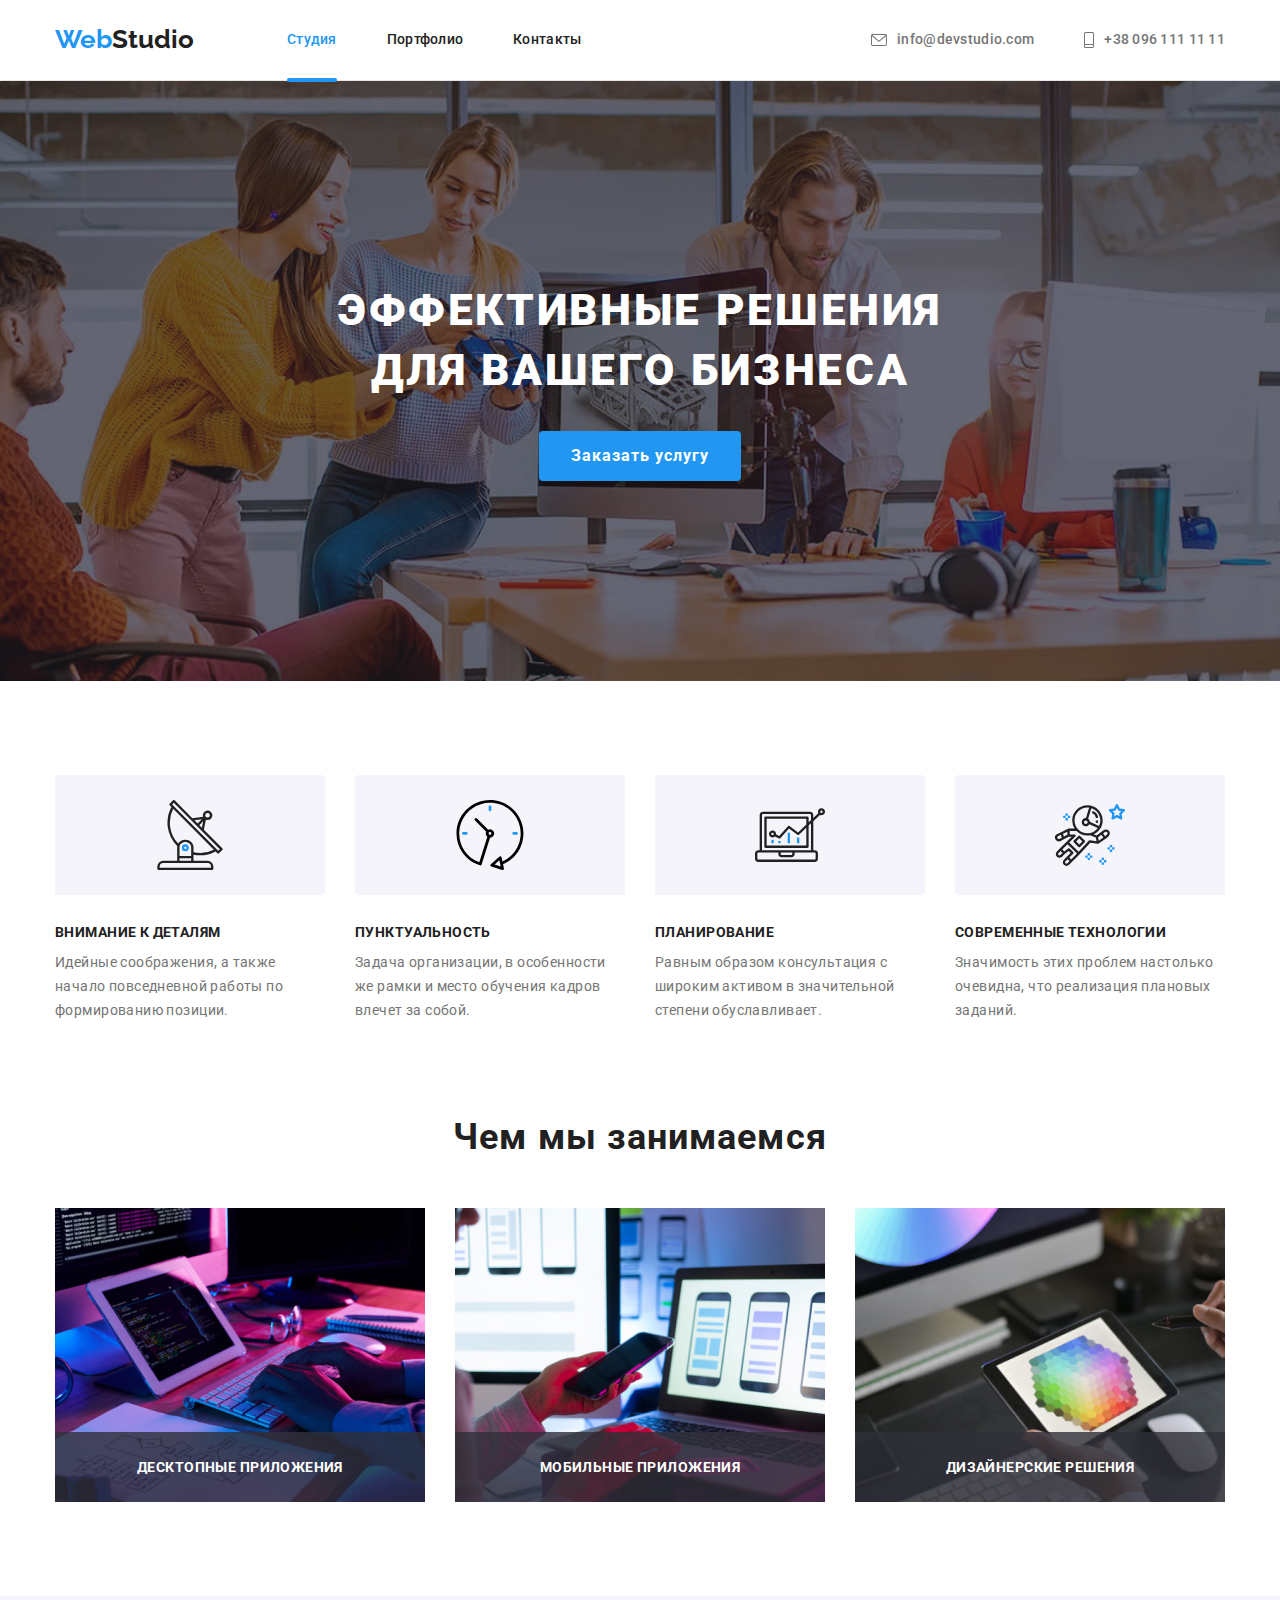
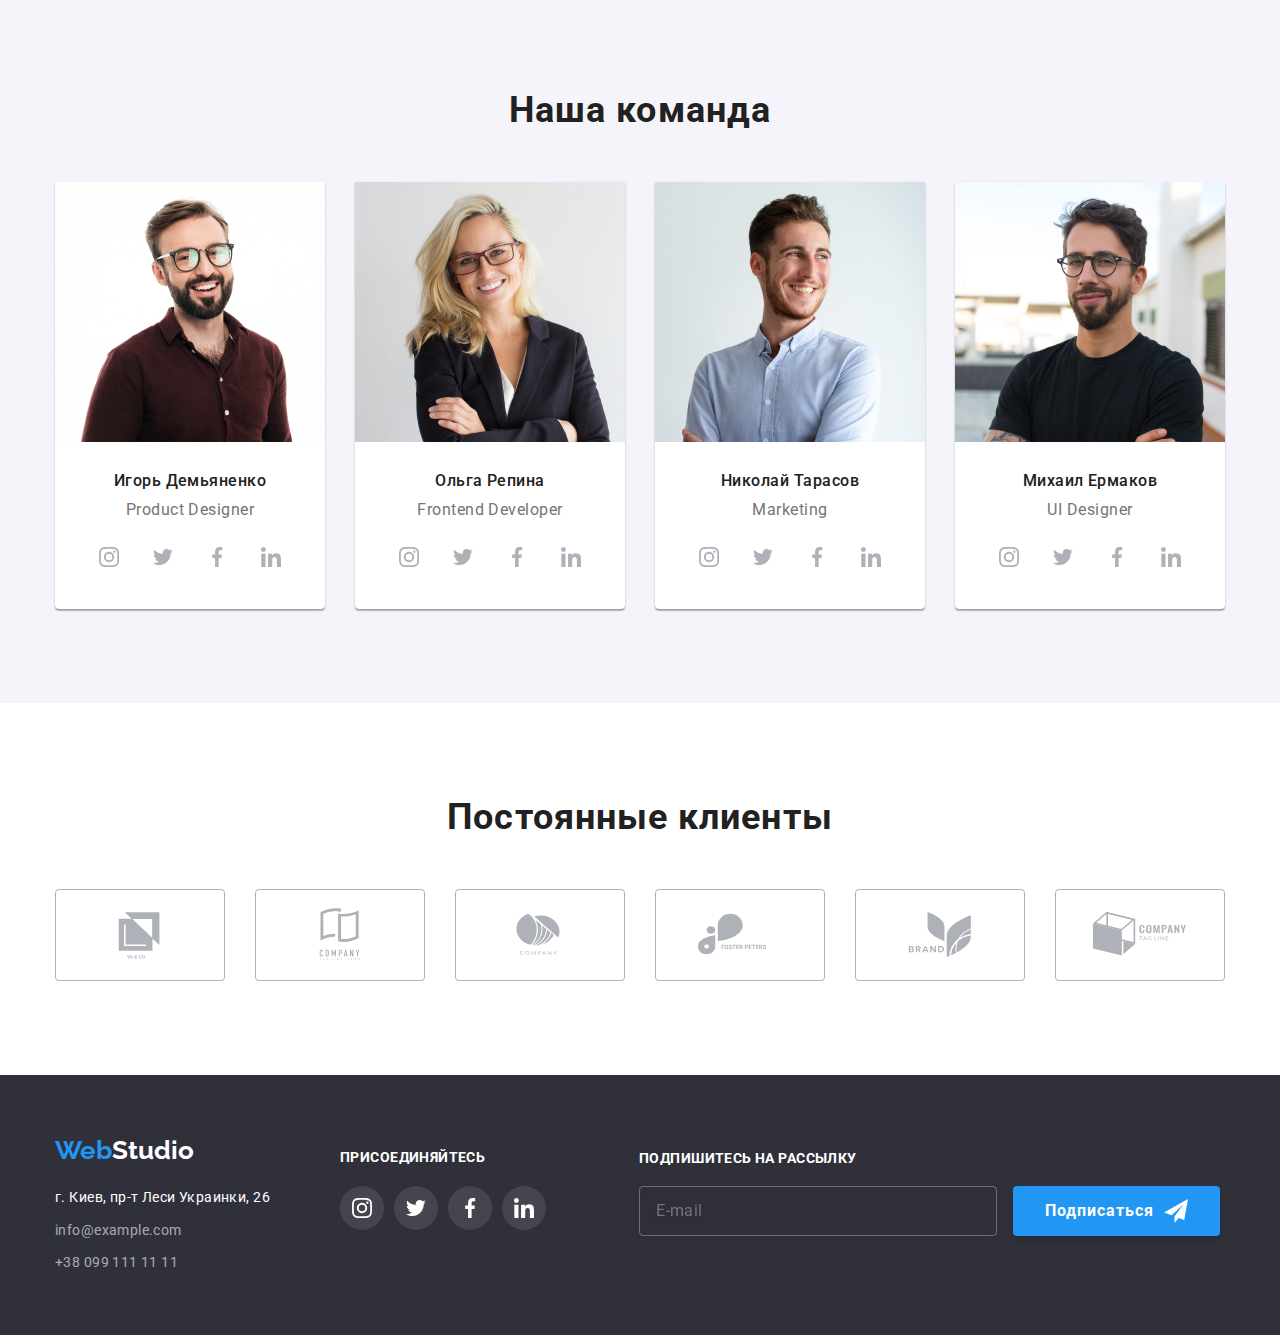
==== index.html @ 95257525 "Add files via upload" ====
<!DOCTYPE html>
<html lang="ru">
  <head>
    <meta charset="UTF-8" />
    <meta http-equiv="X-UA-Compatible" content="IE=edge" />
    <meta name="viewport" content="width=device-width, initial-scale=1.0" />
    <title>Homework</title>
    <link
      rel="stylesheet"
      href="https://cdnjs.cloudflare.com/ajax/libs/modern-normalize/1.1.0/modern-normalize.min.css"
    />
    <link rel="stylesheet" href="./css/styles.css" />
    <link
      href="https://fonts.googleapis.com/css2?family=Raleway:wght@700&family=Roboto:wght@400;500;700;900&display=swap"
      rel="stylesheet"
    />
  </head>
  <body>
    <header class="header">
      <!-- Navigation section -->
      <div class="container">
        <nav class="header-line">
          <a href="./index.html" class="logo-color"
            >Web<span class="header-logo">Studio</span></a
          >

          <ul class="site-nav list">
            <li class="item"><a class="link current" href="">Студия</a></li>
            <li class="item">
              <a class="link" href="./portfolio.html">Портфолио</a>
            </li>
            <li class="item"><a class="link" href="">Контакты</a></li>
          </ul>
        </nav>

        <!-- Contacts section -->
        <ul class="site-contacts list">
          <li class="item">
            <a href="mailto:info@devstudio.com" class="contacts-link">
              <svg class="icon-contacts" width="16" height="12">
                <use href="./images/icons.svg#icon-envelope"></use>
              </svg>
              info@devstudio.com</a
            >
          </li>
          <li class="item">
            <a href="tel:+380961111111" class="contacts-link">
              <svg class="icon-contacts-tel" width="10" height="16">
                <use href="./images/icons.svg#icon-Vector"></use>
              </svg>
              +38 096 111 11 11</a
            >
          </li>
        </ul>
      </div>
    </header>

    <!-- Main conteiner -->
    <main>
      <section class="hero">
        <div class="btn-center">
          <h1 class="hero-title">Эффективные решения для вашего бизнеса</h1>
          <button class="hero-btn" type="button" data-modal-open>
            Заказать услугу
          </button>
        </div>
      </section>

      <section class="features">
        <div class="container">
          <ul class="features list">
            <li class="features-el">
              <div class="features-icon-box">
                <svg class="features-icon">
                  <use href="./images/icons.svg#icon-antenna-1"></use>
                </svg>
              </div>
              <h3 class="title">Внимание к деталям</h3>
              <p class="text">
                Идейные соображения, а также начало повседневной работы по
                формированию позиции.
              </p>
            </li>
            <li class="features-el">
              <div class="features-icon-box">
                <svg class="features-icon">
                  <use href="./images/icons.svg#icon-clock-1"></use>
                </svg>
              </div>
              <h3 class="title">Пунктуальность</h3>
              <p class="text">
                Задача организации, в особенности же рамки и место обучения
                кадров влечет за собой.
              </p>
            </li>
            <li class="features-el">
              <div class="features-icon-box">
                <svg class="features-icon">
                  <use href="./images/icons.svg#icon-diagram-1"></use>
                </svg>
              </div>
              <h3 class="title">Планирование</h3>
              <p class="text">
                Равным образом консультация с широким активом в значительной
                степени обуславливает.
              </p>
            </li>
            <li class="features-el">
              <div class="features-icon-box">
                <svg class="features-icon">
                  <use href="./images/icons.svg#icon-astronaut-1"></use>
                </svg>
              </div>
              <h3 class="title">Современные технологии</h3>
              <p class="text">
                Значимость этих проблем настолько очевидна, что реализация
                плановых заданий.
              </p>
            </li>
          </ul>
        </div>
      </section>

      <!-- Section of our work -->
      <section class="work">
        <div class="container">
          <h2 class="title">Чем мы занимаемся</h2>
          <ul class="list">
            <li class="work-el">
              <h2 class="work-text">Десктопные приложения</h2>
              <img
                src="./images/создание_сайта1.jpg"
                alt="создание сайта"
                width="370"
                height="294"
              />
            </li>
            <li class="work-el">
              <h2 class="work-text">Мобильные приложения</h2>
              <img
                src="./images/адаптация2.jpg"
                alt="адаптация сайта"
                width="370"
                height="294"
              />
            </li>
            <li class="work-el">
              <h2 class="work-text">Дизайнерские решения</h2>
              <img
                src="./images/дизайн3.jpg"
                alt="разработка дизайна"
                width="370"
                height="294"
              />
            </li>
          </ul>
        </div>
      </section>

      <!-- Section of our team -->
      <section class="team">
        <div class="container">
          <h2 class="title">Наша команда</h2>
          <ul class="list">
            <li class="team-el">
              <img
                src="./images/Игорь.jpg"
                alt="Игорь Демьяненко"
                width="270"
                height="260"
              />
              <div class="team-element">
                <h3 class="name">Игорь Демьяненко</h3>
                <p class="profession">Product Designer</p>
                <ul class="team-social-list">
                  <li class="team-social-list-el">
                    <a
                      href="https://www.instagram.com/?hl=ru"
                      class="social-link"
                    >
                      <svg class="social-icon">
                        <use href="./images/icons.svg#icon-instagram-2"></use>
                      </svg>
                    </a>
                  </li>
                  <li class="team-social-list-el">
                    <a
                      href="https://www.twitter.com/?hl=ru"
                      class="social-link"
                    >
                      <svg class="social-icon">
                        <use href="./images/icons.svg#icon-p"></use>
                      </svg>
                    </a>
                  </li>
                  <li class="team-social-list-el">
                    <a
                      href="https://www.facebook.com/?hl=ru"
                      class="social-link"
                    >
                      <svg class="social-icon">
                        <use href="./images/icons.svg#icon-facebook-1"></use>
                      </svg>
                    </a>
                  </li>
                  <li class="team-social-list-el">
                    <a
                      href="https://www.linkedin.com/?hl=ru"
                      class="social-link"
                    >
                      <svg class="social-icon">
                        <use href="./images/icons.svg#icon-linkedin-1"></use>
                      </svg>
                    </a>
                  </li>
                </ul>
              </div>
            </li>

            <li class="team-el">
              <img
                src="./images/Ольга.jpg"
                alt="Ольга Репина"
                width="270"
                height="260"
              />
              <div class="team-element">
                <h3 class="name">Ольга Репина</h3>
                <p class="profession">Frontend Developer</p>
                <ul class="team-social-list">
                  <li class="team-social-list-el">
                    <a
                      href="https://www.instagram.com/?hl=ru"
                      class="social-link"
                    >
                      <svg class="social-icon">
                        <use href="./images/icons.svg#icon-instagram-2"></use>
                      </svg>
                    </a>
                  </li>
                  <li class="team-social-list-el">
                    <a
                      href="https://www.twitter.com/?hl=ru"
                      class="social-link"
                    >
                      <svg class="social-icon">
                        <use href="./images/icons.svg#icon-p"></use>
                      </svg>
                    </a>
                  </li>
                  <li class="team-social-list-el">
                    <a
                      href="https://www.facebook.com/?hl=ru"
                      class="social-link"
                    >
                      <svg class="social-icon">
                        <use href="./images/icons.svg#icon-facebook-1"></use>
                      </svg>
                    </a>
                  </li>
                  <li class="team-social-list-el">
                    <a
                      href="https://www.linkedin.com/?hl=ru"
                      class="social-link"
                    >
                      <svg class="social-icon">
                        <use href="./images/icons.svg#icon-linkedin-1"></use>
                      </svg>
                    </a>
                  </li>
                </ul>
              </div>
            </li>
            <li class="team-el">
              <img
                src="./images/Николай.jpg"
                alt="Николай Тарасов"
                width="270"
                height="260"
              />
              <div class="team-element">
                <h3 class="name">Николай Тарасов</h3>
                <p class="profession">Marketing</p>
                <ul class="team-social-list">
                  <li class="team-social-list-el">
                    <a
                      href="https://www.instagram.com/?hl=ru"
                      class="social-link"
                    >
                      <svg class="social-icon">
                        <use href="./images/icons.svg#icon-instagram-2"></use>
                      </svg>
                    </a>
                  </li>
                  <li class="team-social-list-el">
                    <a
                      href="https://www.twitter.com/?hl=ru"
                      class="social-link"
                    >
                      <svg class="social-icon">
                        <use href="./images/icons.svg#icon-p"></use>
                      </svg>
                    </a>
                  </li>
                  <li class="team-social-list-el">
                    <a
                      href="https://www.facebook.com/?hl=ru"
                      class="social-link"
                    >
                      <svg class="social-icon">
                        <use href="./images/icons.svg#icon-facebook-1"></use>
                      </svg>
                    </a>
                  </li>
                  <li class="team-social-list-el">
                    <a
                      href="https://www.linkedin.com/?hl=ru"
                      class="social-link"
                    >
                      <svg class="social-icon">
                        <use href="./images/icons.svg#icon-linkedin-1"></use>
                      </svg>
                    </a>
                  </li>
                </ul>
              </div>
            </li>
            <li class="team-el">
              <img
                src="./images/Михаил.jpg"
                alt="Михаил Ермаков"
                width="270"
                height="260"
              />
              <div class="team-element">
                <h3 class="name">Михаил Ермаков</h3>
                <p class="profession">UI Designer</p>
                <ul class="team-social-list">
                  <li class="team-social-list-el">
                    <a
                      href="https://www.instagram.com/?hl=ru"
                      class="social-link"
                    >
                      <svg class="social-icon">
                        <use href="./images/icons.svg#icon-instagram-2"></use>
                      </svg>
                    </a>
                  </li>
                  <li class="team-social-list-el">
                    <a
                      href="https://www.twitter.com/?hl=ru"
                      class="social-link"
                    >
                      <svg class="social-icon">
                        <use href="./images/icons.svg#icon-p"></use>
                      </svg>
                    </a>
                  </li>
                  <li class="team-social-list-el">
                    <a
                      href="https://www.facebook.com/?hl=ru"
                      class="social-link"
                    >
                      <svg class="social-icon">
                        <use href="./images/icons.svg#icon-facebook-1"></use>
                      </svg>
                    </a>
                  </li>
                  <li class="team-social-list-el">
                    <a
                      href="https://www.linkedin.com/?hl=ru"
                      class="social-link"
                    >
                      <svg class="social-icon">
                        <use href="./images/icons.svg#icon-linkedin-1"></use>
                      </svg>
                    </a>
                  </li>
                </ul>
              </div>
            </li>
          </ul>
        </div>
      </section>
      <section class="clients">
        <div class="container">
          <h2 class="clients-title">Постоянные клиенты</h2>
          <ul class="clients-list list">
            <li class="clients-el">
              <a href="" class="clients-link">
                <svg class="clients-icon">
                  <use href="./images/icons.svg#icon-Logo"></use>
                </svg>
              </a>
            </li>
            <li class="clients-el">
              <a href="" class="clients-link">
                <svg class="clients-icon">
                  <use href="./images/icons.svg#icon-Logo-1"></use>
                </svg>
              </a>
            </li>
            <li class="clients-el">
              <a href="" class="clients-link">
                <svg class="clients-icon">
                  <use href="./images/icons.svg#icon-Logo-2"></use>
                </svg>
              </a>
            </li>
            <li class="clients-el">
              <a href="" class="clients-link">
                <svg class="clients-icon">
                  <use href="./images/icons.svg#icon-Logo-3"></use>
                </svg>
              </a>
            </li>
            <li class="clients-el">
              <a href="" class="clients-link">
                <svg class="clients-icon">
                  <use href="./images/icons.svg#icon-Logo-9"></use>
                </svg>
              </a>
            </li>
            <li class="clients-el">
              <a href="" class="clients-link">
                <svg class="clients-icon">
                  <use href="./images/icons.svg#icon-Logo-10"></use>
                </svg>
              </a>
            </li>
          </ul>
        </div>
      </section>
    </main>

    <!-- Footer section -->
    <footer>
      <div class="container container-footer">
        <div>
          <a href="./index.html" class="footer-logo"
            >Web<span class="footer-logo-color">Studio</span></a
          >
          <address>
            <ul class="footer list">
              <li class="adress-el">
                <a class="adress" href="">г. Киев, пр-т Леси Украинки, 26</a>
              </li>
              <li class="adress-el">
                <a class="footer-adress" href="mailto:info@example.com"
                  >info@example.com</a
                >
              </li>
              <li class="adress-el">
                <a class="footer-adress" href="tel:+380991111111"
                  >+38 099 111 11 11</a
                >
              </li>
            </ul>
          </address>
        </div>
        <div class="footer-flex">
          <div class="footer-social-links">
            <p class="social-title">присоединяйтесь</p>
            <ul class="team-social-list list">
              <li class="team-social-list-el">
                <a
                  href="https://www.instagram.com/?hl=ru"
                  class="social-link-footer"
                >
                  <svg class="social-icon-footer">
                    <use href="./images/icons.svg#icon-instagram-2"></use>
                  </svg>
                </a>
              </li>
              <li class="team-social-list-el">
                <a
                  href="https://www.twitter.com/?hl=ru"
                  class="social-link-footer"
                >
                  <svg class="social-icon-footer">
                    <use href="./images/icons.svg#icon-p"></use>
                  </svg>
                </a>
              </li>
              <li class="team-social-list-el">
                <a
                  href="https://www.facebook.com/?hl=ru"
                  class="social-link-footer"
                >
                  <svg class="social-icon-footer">
                    <use href="./images/icons.svg#icon-facebook-1"></use>
                  </svg>
                </a>
              </li>
              <li class="team-social-list-el">
                <a
                  href="https://www.linkedin.com/?hl=ru"
                  class="social-link-footer"
                >
                  <svg class="social-icon-footer">
                    <use href="./images/icons.svg#icon-linkedin-1"></use>
                  </svg>
                </a>
              </li>
            </ul>
          </div>
          <div class="email-holder">
            <p class="title">Подпишитесь на рассылку</p>
            <form>
              <label for="email"></label>
              <input
                class="email-text"
                type="email"
                name="email"
                id="email"
                placeholder="E-mail"
              />
              <button type="submit" class="hero-btn footer-btn">
                Подписаться
                <svg class="icon-send" width="24" height="24">
                  <use href="./images/icons.svg#icon-icon-send"></use>
                </svg>
              </button>
            </form>
          </div>
        </div>
      </div>
    </footer>

    <div class="backdrop is-hidden" data-modal>
      <div class="modal-window">
        <button class="close-button" type="button" data-modal-close>
          <svg width="18" height="18">
            <use href="./images/icons.svg#icon-close-black-18dp-2-1-1"></use>
          </svg>
        </button>
        <form class="contacts-form">
          <p class="form-text">Оставьте свои данные, мы вам перезвоним</p>

          <label for="user-name" class="form-label"
            >Имя
            <span class="form-wrapper">
              <input
                class="form-input"
                type="text"
                name="user-name"
                id="user-name"
              />
              <svg class="form-icon" width="18" height="18">
                <use href="./images/icons.svg#icon-person-black-18dp-1"></use>
              </svg>
            </span>
          </label>
          <label for="user-phone" class="form-label"
            >Телефон
            <span class="form-wrapper">
              <input
                class="form-input"
                type="tel"
                name="user-phone"
                id="user-phone"
              />
              <svg class="form-icon" width="18" height="18">
                <use href="./images/icons.svg#icon-phone-black-18dp-1"></use>
              </svg>
            </span>
          </label>
          <label for="user-mail" class="form-label"
            >Почта
            <span class="form-wrapper">
              <input
                class="form-input"
                type="email"
                name="user-mail"
                id="user-mail"
              />
              <svg class="form-icon" width="18" height="18">
                <use href="./images/icons.svg#icon-email-black-18dp-1"></use>
              </svg>
            </span>
          </label>
          <label for="user-comment" class="form-label-comment"
            >Комментарий
            <textarea
              name="user-comment"
              id="user-comment"
              placeholder="Введите текст"
              class="form-comment"
            ></textarea>
          </label>

          <label class="form-checkbox">
            <span class="checkbox-icon">
              <input
                type="checkbox"
                name="user-policy"
                id="user-policy"
                class="checkbox-policy visually-hidden"
                required
              />

              <svg class="icon-check" width="16" height="15">
                <use href="./images/icons.svg#icon-Vector-3"></use>
              </svg>
            </span>
            <span class="policy-agree"
              >Соглашаюсь с рассылкой и принимаю<a
                class="policy-agree-link"
                href="/"
                >Условия договора</a
              ></span
            >
          </label>
          <button type="submit" class="send-btn">Отправить</button>
        </form>
      </div>
    </div>
    <script src="./js/modal.js"></script>
  </body>
</html>
---- css/styles.css ----
/* цвет основного текста #212121 */
/* вторичный цвет текста  #757575 */
/* белый #ffffff */
/* акцент голубой #2196F3*/
/* цвет борда с кнопкой #2F303A */
/* цвет фона команды #2F303A */

:root {
  --primary-text-color: #212121;
  --secondary-text-color: #757575;
  --white-color: #ffffff;
  --accent-color: #2196f3;
  --bord-color: #2f303a;
  --bg-color-team: #f5f4fa;
  --footer-color: rgba(255, 255, 255, 0.6);
  --footer-social: rgba(255, 255, 255, 0.1);
}

* {
  box-sizing: border-box;
}

p,
h1,
h2,
h3,
h4,
h5,
h6 {
  margin-top: 0;
  margin-bottom: 0;
}

ul {
  margin: 0;
  padding-left: 0;
}

.container {
  width: 1200px;
  padding: 0 15px;
  margin: 0 auto;
}

img {
  display: block;
}

body {
  background-color: #ffffff;
  color: var(--primary-text-color);
  font-family: Roboto, sans-serif;
}

.list {
  list-style: none;
}

/* Header */

.header {
  padding: 24px 0 25px;
  border-bottom: 1px solid #e5e5e5;
}

.header .container {
  display: flex;
  /*align-content: center;*/
  justify-content: space-between;
  align-items: center;
}

.header-logo {
  display: block;
  font-family: Raleway, sans-serif;
  font-weight: 700;
  font-size: 26px;
  line-height: 1.2;
  color: var(--primary-text-color);
}

.logo-color {
  font-family: Raleway, sans-serif;
  font-weight: 700;
  font-size: 26px;
  line-height: 1.2;
  color: var(--accent-color);
  display: flex;
  margin-right: 93px;

  animation: rotateY 3000ms infinite alternate backwards ease-in-out 1000ms;
}

.header-line {
  display: flex;
  /*width: 1170px;*/
  align-content: center;
  align-items: center;
}

.site-nav {
  display: flex;
}

.site-nav .item:not(:last-child) {
  margin-right: 50px;
}

.site-nav .link {
  font-weight: 500;
  font-size: 14px;
  line-height: 1.14;
  letter-spacing: 0.02em;
  color: var(--primary-text-color);
  display: block;
  text-decoration: none;

  transition-property: color;
  transition-duration: 250ms;
  transition-timing-function: cubic-bezier(0.4, 0, 0.2, 1);
}

.site-nav .link:hover,
.site-nav .link:focus {
  color: var(--accent-color);
}

.site-nav .link.current {
  position: relative;
  color: var(--accent-color);
}

.site-nav .link.current::after {
  content: "";
  position: absolute;
  left: 0;
  bottom: -34px;
  width: 100%;
  height: 4px;
  background-color: var(--accent-color);
  border-radius: 2px;
}

.site-contacts {
  display: flex;
  align-items: center;
}

.site-contacts .item {
  align-items: center;
}

.contacts-link {
  align-items: center;
}

.site-contacts .item:not(:last-child) {
  margin-right: 50px;
}

.site-contacts .contacts-link {
  font-weight: 500;
  font-size: 14px;
  line-height: 1.14;
  letter-spacing: 0.02em;
  color: var(--secondary-text-color);
  display: flex;
  align-content: center;

  transition-duration: 250ms;
  transition-timing-function: cubic-bezier(0.4, 0, 0.2, 1);
}

.contacts-link:hover,
.contacts-link:focus {
  color: var(--accent-color);
}

.contacts-link:hover .icon-contacts,
.contacts-link:focus .icon-contacts {
  fill: var(--accent-color);
}
.contacts-link:hover .icon-contacts-tel,
.contacts-link:focus .icon-contacts-tel {
  fill: var(--accent-color);
}

.icon-contacts {
  /*width: 16px;
  height: 12px;*/
  margin-right: 10px;
  fill: var(--secondary-text-color);
}

.icon-contacts-tel {
  /* width: 10px;
  height: 16px;*/
  margin-right: 10px;
  fill: var(--secondary-text-color);
}

.social-link:hover,
.social-link:focus,
.social-link:hover .social-icon,
.social-link:focus .social-icon {
  fill: var(--white-color);
  background-color: var(--accent-color);
}
.hero {
  background-color: var(--bord-color);
  padding: 200px 0;
  margin: 0 auto;
  max-width: 1600px;
  text-align: center;
  align-items: center;

  background-image: linear-gradient(
      to right,
      rgba(47, 48, 58, 0.4),
      rgba(47, 48, 58, 0.4)
    ),
    url(../images/Img-min.jpg);
  background-position: center;
  background-size: cover;
  background-repeat: no-repeat;
}

.hero-title {
  margin: 0 auto 30px auto;
  width: 696px;
  height: 120;
  font-weight: 900;
  font-size: 44px;
  line-height: 1.36;
  text-align: center;
  letter-spacing: 0.06em;
  text-transform: uppercase;
  color: var(--white-color);
}

/* Button */

button {
  padding: 10px 32px;
  font-family: Roboto, sans-serif;
  font-weight: bold;
  font-size: 16px;
  line-height: 1.87;
  display: block;
  align-items: center;
  text-align: center;
  letter-spacing: 0.06em;
  color: #ffffff;
  background-color: var(--accent-color);
  cursor: pointer;
  border-radius: 4px;
  box-shadow: 0px 4px 4px rgba(0, 0, 0, 0.15);
}

.button:hover,
.button:focus {
  background-color: var(--accent-color);
}

.btn-portfolio {
  color: var(--primary-text-color);
  background-color: var(--bg-color-team);
  box-shadow: none;
}

.btn-portfolio:hover,
.btn-portfolio:focus {
  background-color: var(--accent-color);
  box-shadow: 0px 4px 4px rgba(0, 0, 0, 0.15);
}

.hero-btn {
  color: var(--white-color);
  background-color: var(--accent-color);
  padding: 10px 32px;
  text-align: center;
  align-items: center;
  display: block;
  justify-content: center;
  margin-left: auto;
  margin-right: auto;
  border: none;
}

.backdrop {
  position: fixed;
  left: 0;
  top: 0;
  width: 100%;
  height: 100%;

  background: rgba(0, 0, 0, 0.2);

  /* transition-property: opacity;
  transition-duration: 250ms;
  transition-timing-function: cubic-bezier(0.4, 0, 0.2, 1);*/
  /*transform: scale3d(2, 0.5);*/
  transition: opacity 250ms cubic-bezier(0.4, 0, 0.2, 1),
    visibility 250ms cubic-bezier(0.4, 0, 0.2, 1);
}

.modal-window {
  position: absolute;
  left: 50%;
  top: 50%;
  transform: translate(-50%, -50%);
  min-height: 581px;
  width: 528px;
  background: var(--white-color);
  box-shadow: 0px 1px 3px rgba(0, 0, 0, 0.12), 0px 1px 1px rgba(0, 0, 0, 0.14),
    0px 2px 1px rgba(0, 0, 0, 0.2);
  border-radius: 4px;
  padding: 40px;

  /*transition-property: margin-right, color;
  transition-duration: 250ms;
  transition-timing-function: cubic-bezier(0.4, 0, 0.2, 1);*/
}

.close-button {
  display: flex;
  position: absolute;
  top: 8px;
  right: 8px;
  padding: 0;
  width: 30px;
  height: 30px;
  background-color: var(--white-color);
  border: 1px solid rgba(0, 0, 0, 0.1);
  box-sizing: border-box;
  border-radius: 50%;
  cursor: pointer;
  justify-content: center;
  align-items: center;
  box-shadow: none;
}

.close-button:focus,
.close-button:hover {
  fill: var(--accent-color);
}

.is-hidden {
  opacity: 0;
  pointer-events: none;
  visibility: hidden;
}

.contacts-form {
  display: flex;
  flex-direction: column;
}

.form-text {
  font-weight: bold;
  font-size: 20px;
  line-height: 1.15;
  letter-spacing: 0.03em;
  margin-bottom: 12px;
  text-align: center;

  color: var(--primary-text-color);
}

.form-label {
  margin-bottom: 10px;
  /*margin-top: 12px;
  margin-left: 40px;*/

  font-weight: 400;
  font-size: 12px;
  line-height: 1.16;
  letter-spacing: 0.01em;

  color: var(--secondary-text-color);
}

.form-wrapper {
  position: relative;
  display: block;
  margin-top: 4px;
}

.form-input {
  padding-left: 40px;

  width: 100%;
  height: 40px;
  border: 1px solid rgba(33, 33, 33, 0.2);
  box-sizing: border-box;
  border-radius: 4px;
}

.form-input:focus {
  outline: none;
  border: 1px solid var(--accent-color);
}

.form-icon {
  position: absolute;
  left: 12px;
  top: 50%;
  transform: translateY(-50%);
  transition-duration: 250ms;
  transition-timing-function: cubic-bezier(0.4, 0, 0.2, 1);
}

.form-input:focus + .form-icon {
  fill: var(--accent-color);
}

.form-label-comment {
  margin-bottom: 20px;
  font-size: 12px;
  line-height: 1.17;
  letter-spacing: 0.01em;
  color: var(--secondary-text-color);
}

.form-comment {
  font-family: "Roboto" sans-serif;
  font-style: normal;
  height: 120px;
  width: 100%;
  line-height: 1.16;
  letter-spacing: 0.01em;
  padding: 12px 16px;
  margin-top: 4px;
  border: 1px solid rgba(33, 33, 33, 0.2);
  box-sizing: border-box;
  border-radius: 4px;
  transition-property: border-color;
  transition-duration: 250ms;
  transition-timing-function: cubic-bezier(0.4, 0, 0.2, 1);
  resize: none;
}

.form-comment:focus {
  outline: none;
  border: 1px solid var(--accent-color);
}

.form-comment::placeholder {
  font-style: normal;
  font-weight: 400;
  font-size: 14px;
  line-height: 1.14;
  letter-spacing: 0.01em;

  color: rgba(117, 117, 117, 0.5);
}

.form-checkbox {
  /* position: relative;*/
  display: flex;
  margin-bottom: 30px;
  text-align: center;
  align-items: center;
  cursor: pointer;
  justify-content: center;
}
.checkbox-icon {
  position: relative;
  display: flex;
  justify-content: center;
  align-items: center;

  width: 16px;
  height: 15px;
  border-radius: 2px;
  margin-right: 7px;
  transition-property: background-color;
  transition-duration: 250ms;
  transition-timing-function: cubic-bezier(0.4, 0, 0.2, 1);
}
.icon-check {
  position: absolute;
  position: 50% 50%;
  border: 2px solid var(--primary-text-color);
  border-radius: 2px;
  margin-right: 5px;
  display: flex;
  align-items: center;
  justify-content: center;

  transition-property: background-color;
  transition-duration: 250ms;
  transition-timing-function: cubic-bezier(0.4, 0, 0.2, 1);
}

.policy-agree {
  font-weight: 400;
  font-size: 14px;
  line-height: 1.71;
  letter-spacing: 0.03em;

  color: var(--secondary-text-color);
}

.policy-agree-link {
  font-weight: 400;
  font-size: 14px;
  line-height: 1.71;
  letter-spacing: 0.03em;
  margin-left: 5px;

  color: var(--accent-color);
}

.checkbox-policy:checked ~ .icon-check {
  border: transparent;
  background-color: var(--accent-color);
}

.visually-hidden {
  position: absolute;
  width: 1px;
  height: 1px;
  margin: -1px;
  border: 0;
  padding: 0;
  white-space: nowrap;
  clip-path: inset(100%);
  clip: rect(0 0 0 0);
  overflow: hidden;
}

.send-btn {
  font-family: "Roboto", sans-serif;
  font-weight: 700;
  font-size: 16px;
  line-height: 1.87;
  letter-spacing: 0.06em;
  border-radius: 4px;
  padding: 10px 55px;
  background-color: var(--accent-color);
  border: 0;
  cursor: pointer;
  color: var(--white-color);
  align-items: center;
  box-shadow: 0px 4px 4px rgba(0, 0, 0, 0.15);
  transition-property: background-color;
  transition-duration: 250ms;
  transition-timing-function: cubic-bezier(0.4, 0, 0.2, 1);
  margin: auto;
}

.send-btn:hover,
.send-btn:focus {
  background-color: #188ce8;
}

/*Features*/

.features {
  padding-top: 94px;
  padding-bottom: 94px;
  outline-style: solid 2px green;
}

.features .list {
  display: flex;
  padding-bottom: 0px;
  padding-top: 0px;
}

.features .features-el:not(:last-child) {
  margin-right: 30px;
}
.features-icon-box {
  border-radius: 4px;
  display: flex;
  justify-content: center;
  align-items: center;
  width: 270px;
  height: 120px;
  margin-bottom: 30px;
  background-color: #f5f4fa;
}
.features-icon {
  width: 70px;
  height: 70px;
}
.features .title {
  margin-top: 0;
  margin-bottom: 10px;
  font-weight: 700;
  font-size: 14px;
  line-height: 1.14;
  letter-spacing: 0.03em;
  color: var(--primary-text-color);
  text-transform: uppercase;
}

.features .text {
  font-weight: normal;
  width: 270px;
  font-size: 14px;
  line-height: 1.71em;
  letter-spacing: 0.03em;
  color: var(--secondary-text-color);
  margin-top: 0;
  margin-bottom: 0;
}

/*Our work*/
.work {
  padding-bottom: 94px;
}

.work .list {
  display: flex;
}

.work-el {
  align-items: center;
  position: relative;
}

.work .title {
  font-weight: 700;
  font-size: 36px;
  line-height: 1.16em;
  text-align: center;
  letter-spacing: 0.03em;
  color: var(--primary-text-color);
  margin-bottom: 50px;
}

.work .work-el:not(:last-child) {
  margin-right: 30px;
}

.work-el .work-text {
  position: absolute;
  display: flex;
  font-weight: 700;
  font-size: 14px;
  line-height: 1.143;
  letter-spacing: 0.03em;
  text-transform: uppercase;

  width: 100%;
  height: 70px;
  bottom: 0;
  left: 0;
  justify-content: center;
  align-items: center;

  color: var(--white-color);
  background: rgba(47, 48, 58, 0.8);
}

/* Our team*/
.team {
  background-color: var(--bg-color-team);
  padding-top: 94px;
  padding-bottom: 94px;
}

.team .list {
  display: flex;
}

.team .title {
  font-weight: 700;
  font-size: 36px;
  line-height: 1.16;
  text-align: center;
  letter-spacing: 0.03em;
  color: var(--primary-text-color);
  margin-bottom: 50px;
}

.team .team-el:not(:last-child) {
  margin-right: 30px;
}

.team-el {
  /* display: inline-block;*/

  background-color: var(--white-color);
  width: 270px;
  min-height: 368px;
  box-shadow: 0px 1px 3px rgba(0, 0, 0, 0.12), 0px 1px 1px rgba(0, 0, 0, 0.14),
    0px 2px 1px rgba(0, 0, 0, 0.2);
  border-radius: 0px 0px 4px 4px;
}

.team-container {
  margin: 30px 59px;
}

.team .name {
  font-weight: 500;
  font-size: 16px;
  line-height: 1.18;
  letter-spacing: 0.03em;
  text-align: center;
  color: var(--primary-text-color);
  margin-top: 30px;
  margin-bottom: 10px;
}

.team .profession {
  font-weight: 400;
  font-weight: normal;
  font-size: 16px;
  line-height: 1.18;
  letter-spacing: 0.03em;
  text-align: center;
  color: var(--secondary-text-color);
  margin-bottom: 15px;
}
.team-social-list {
  display: flex;
  align-items: center;
  justify-content: center;
  list-style: none;
}

.team .list {
  list-style: none;
}

.social-link {
  display: flex;
  margin-bottom: 30px;
  width: 44px;
  height: 44px;
  background-color: var(--white-color);
  text-decoration: none;
  border-radius: 50%;
  justify-content: center;
  align-items: center;

  transition-property: background-color;
  transition-duration: 250ms;
  transition-timing-function: cubic-bezier(0.4, 0, 0.2, 1);
}

.team-social-list-el:not(:last-child) {
  margin-right: 10px;
}

.social-icon {
  width: 20px;
  height: 20px;
  fill: #afb1b8;

  transition-property: color;
  transition-duration: 250ms;
  transition-timing-function: cubic-bezier(0.4, 0, 0.2, 1);
}

.social-link:hover,
.social-link:focus,
.social-link:hover .social-icon,
.social-link:focus .social-icon {
  /* fill: var(--white-color);*/
  background-color: var(--accent-color);
}

.social-link:hover,
.social-link:focus {
  fill: var(--white-color);
}

/*Clients*/
.clients {
  padding-top: 94px;
  padding-bottom: 94px;
}

.clients-list {
  list-style: none;
  text-decoration: none;
  display: flex;
  flex-wrap: wrap;
  margin-top: -30px;
  margin-left: -30px;
}

.clients-list .clients-el {
  display: flex;
  flex-basis: calc((100% - 180px) / 6);
  margin-top: 30px;
  margin-left: 30px;
}

.clients-el {
  display: inline-block;
  margin-left: 20px;
  /*margin-bottom: 95px;*/
}
.clients-link {
  display: flex;
  justify-content: center;
  align-items: center;
  width: 170px;
  height: 92px;
  border: 1px solid #afb1b8;
  border-radius: 4px;

  transition-duration: 250ms;
  transition-timing-function: cubic-bezier(0.4, 0, 0.2, 1);
}

.clients-link:focus,
.clients-link:hover {
  border: 1px solid var(--accent-color);
  background-color: var(--white-color);
}

.clients-link:focus .clients-icon,
.clients-link:hover .clients-icon {
  fill: var(--accent-color);
}

.clients-icon {
  fill: #afb1b8;
  width: 106px;
  height: 60px;
}

.clients-title {
  font-weight: 700;
  font-size: 36px;
  line-height: 1.16em;
  text-align: center;
  letter-spacing: 0.03em;
  color: var(--primary-text-color);
  margin-bottom: 50px;
}

/* Footer */
footer {
  padding-top: 60px;
  padding-bottom: 60px;
  background-color: var(--bord-color);
}

.container-footer {
  display: flex;
  align-items: center;
}

.footer-logo {
  font-family: Raleway, sans-serif;
  font-weight: 700;
  font-size: 26px;
  line-height: 1.2;
  color: var(--accent-color);
  display: inline-block;
  margin-top: 0;
  padding-top: auto;
  margin-bottom: 20px;
  padding-right: auto;
}

.footer-logo-color {
  font-weight: bold;
  color: var(--white-color);
}

.footer .list {
  margin: 0px;
}

.adress {
  font-style: normal;
  font-weight: normal;
  font-size: 14px;
  line-height: 1.7;
  letter-spacing: 0.03em;
  color: var(--white-color);
  display: block;
  margin: 0;
}

.adress-el:not(:last-child) {
  margin: 0 0 9px;
}

.footer-adress {
  display: block;

  font-style: normal;
  font-weight: 400;
  font-size: 14px;
  line-height: 1.7em;
  letter-spacing: 0.03em;
  color: var(--footer-color);
  text-decoration: none;

  margin: 0;
}

.footer .footer-adress:focus,
.footer .footer-adress:hover {
  color: var(--accent-color);
}

.footer-flex {
  display: flex;
}

.footer-social-links {
  margin-left: 70px;
  margin-right: 93px;
}

.footer-social-links .team-social-list {
  display: flex;
}
.social-title {
  font-weight: 700;
  font-size: 14px;
  line-height: 1.14;
  letter-spacing: 0.03em;
  text-transform: uppercase;
  color: var(--white-color);
  margin-bottom: 20px;
  margin-top: auto;
}

.social-link-footer {
  display: flex;
  margin-bottom: 30px;
  width: 44px;
  height: 44px;
  background-color: var(--footer-social);
  text-decoration: none;
  border-radius: 50%;
  justify-content: center;
  align-items: center;

  transition-duration: 250ms;
  transition-timing-function: cubic-bezier(0.4, 0, 0.2, 1);
}

.social-icon-footer {
  width: 20px;
  height: 20px;
}

.social-link-footer:focus,
.team-social-list-el:hover .social-link-footer,
.team-social-list-el:focus .social-link-footer {
  background-color: var(--accent-color);
}
.social-link-footer .social-icon-footer {
  fill: var(--white-color);
}

.email-holder .title {
  font-weight: bold;
  font-size: 14px;
  line-height: 1.143;
  letter-spacing: 0.03em;
  text-transform: uppercase;
  margin-bottom: 20px;

  color: var(--white-color);
}

.email-text {
  width: 358px;
  height: 50px;
  padding: 15px 16px;
  margin-right: 12px;
  font-weight: normal;
  font-size: 16px;
  line-height: 1.25;
  letter-spacing: 0.03em;
  border: 1px solid rgba(255, 255, 255, 0.3);
  box-sizing: border-box;
  filter: drop-shadow(0px 4px 4px rgba(0, 0, 0, 0.15));
  border-radius: 4px;
  background-color: transparent;

  color: var(--white-color);
  transition-duration: 250ms;
  transition-timing-function: cubic-bezier(0.4, 0, 0.2, 1);
}

.email-text:focus {
  outline: none;
  border: 1px solid var(--accent-color);
}

.icon-send {
  margin-left: 10px;
  fill: var(--white-color);
}

.footer-btn {
  display: inline-flex;
  align-items: center;
}

/* Portfolio CSS */

.portfolio {
  padding: 94px 0;
}

.buttons-list {
  display: flex;
  justify-content: center;
  margin-bottom: 50px;
}

.btn:hover,
.btn:focus {
  box-shadow: 0px 4px 4px rgba(0, 0, 0, 0.25), 0px 3px 1px rgba(0, 0, 0, 0.01),
    0px 1px 2px rgba(0, 0, 0, 0.08), 0px 2px 2px rgba(0, 0, 0, 0.12);
}

.main-container {
  padding-top: 94px;
  padding-bottom: 94px;
}

.buttons-list .btn:not(:last-child) {
  margin-right: 8px;
}

.btn-portfolio {
  font-weight: 500;
  padding: 6px 22px;
  border: 0px;

  transition-duration: 250ms;
  transition-timing-function: cubic-bezier(0.4, 0, 0.2, 1);
}

.btn-portfolio:hover,
.btn-portfolio:focus {
  color: var(--white-color);
}

.card-set {
  margin-left: auto;
  margin-right: auto;
  display: flex;
  flex-wrap: wrap;
}

.card-item {
  margin-right: 30px;
  margin-bottom: 30px;
  width: 370px;

  transition-duration: 250ms;
  transition-timing-function: cubic-bezier(0.4, 0, 0.2, 1);
}

.card-item:focus,
.card-item:hover {
  box-shadow: 0px 1px 1px rgba(0, 0, 0, 0.12), 0px 4px 4px rgba(0, 0, 0, 0.06),
    1px 4px 6px rgba(0, 0, 0, 0.16);
}

.cards-wrapper {
  position: relative;
  overflow: hidden;
}

.cards-description {
  display: flex;
  position: absolute;
  font-weight: 400;
  width: 100%;
  height: 100%;
  font-size: 18px;
  line-height: 1.55;
  letter-spacing: 0.03em;

  padding: 63px 24px;
  top: 0;
  left: 0;
  overflow: auto;

  transform: translateY(100%);
  transition-duration: 250ms;
  transition-timing-function: cubic-bezier(0.4, 0, 0.2, 1);

  color: rgba(255, 255, 255, 1);
  background-color: rgba(33, 150, 243, 0.9);
}

.card-item:hover .cards-description,
.card-item:focus .cards-description {
  transform: translateY(0);
}

.card-set-el {
  padding: 20px 24px;
  border: 1px solid #eeeeee;
  border-top: 0;
}

.card-item:nth-child(3n) {
  margin-right: 0;
}

.card-item:nth-last-child(-n + 3) {
  margin-bottom: 0;
}

.item-work {
  margin-top: 0;
  margin-bottom: 0;

  font-weight: 700;
  font-size: 18px;
  line-height: 2;
  letter-spacing: 0.06em;
  color: var(--primary-text-color);
}

.text-work {
  margin-top: 4px;
  margin-bottom: 0;

  font-weight: 400;
  font-size: 16px;
  line-height: 1.87em;
  letter-spacing: 0.03em;
  color: var(--secondary-text-color);
}

a {
  text-decoration: none;
}

/* Анимация для логотипа*/
@keyframes rotateY {
  0% {
    transform: perspective(400px) rotateY(60deg);
  }

  100% {
    transform: perspective(400px) rotateY(-60deg);
  }
}
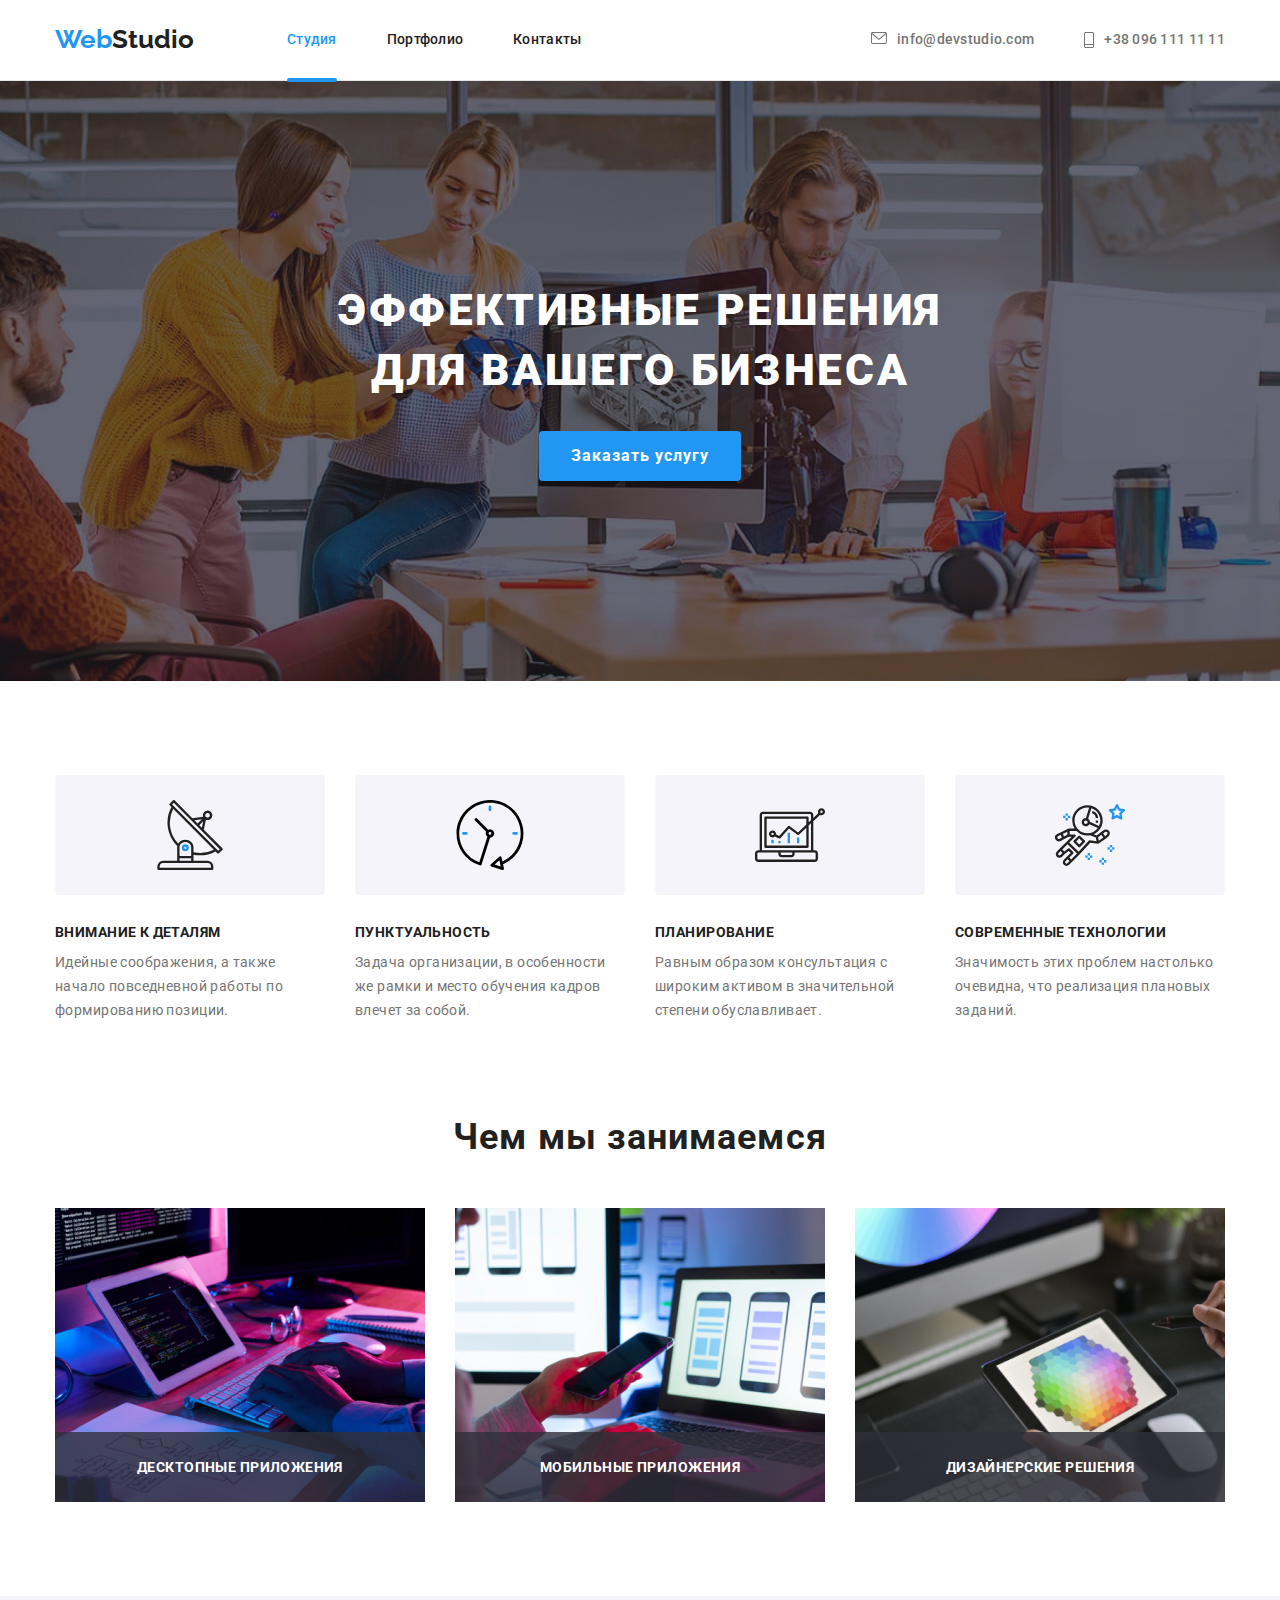
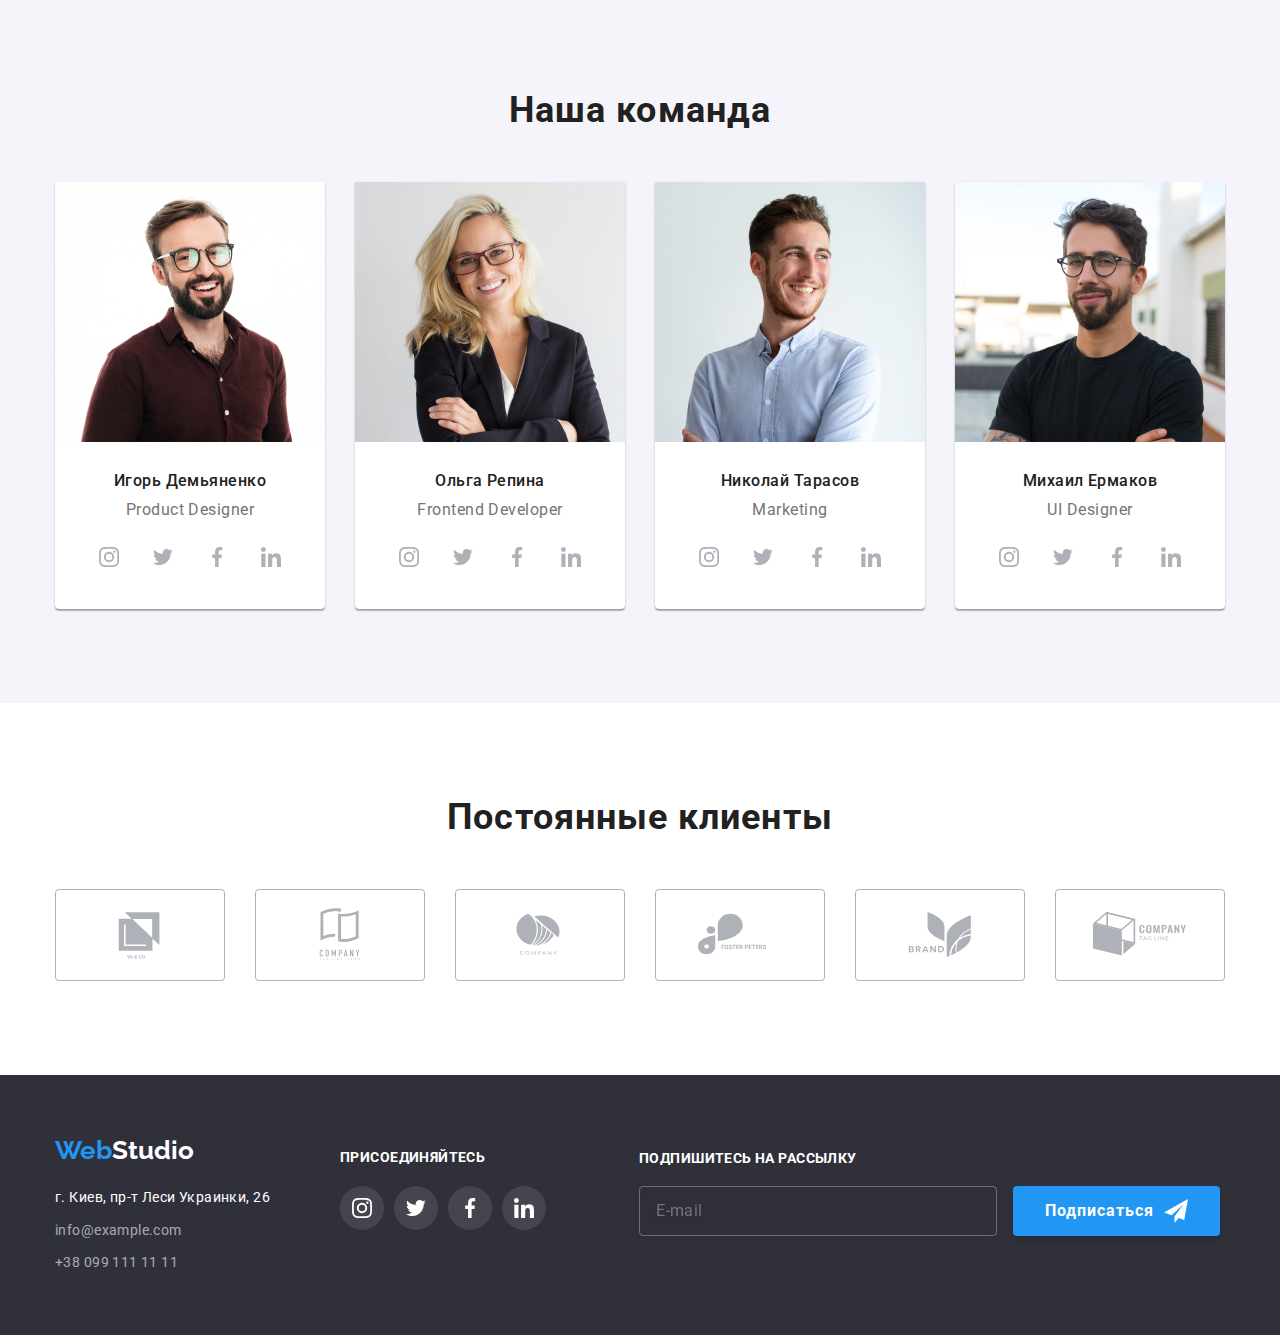
==== commit ac08273f: "Update index.html" ====
--- a/index.html
+++ b/index.html
@@ -25,27 +25,31 @@
           >
 
           <ul class="site-nav list">
-            <li class="item"><a class="link current" href="">Студия</a></li>
-            <li class="item">
-              <a class="link" href="./portfolio.html">Портфолио</a>
-            </li>
-            <li class="item"><a class="link" href="">Контакты</a></li>
+            <li class="site-nav__item">
+              <a class="site-nav__link current" href="">Студия</a>
+            </li>
+            <li class="site-nav__item">
+              <a class="site-nav__link" href="./portfolio.html">Портфолио</a>
+            </li>
+            <li class="site-nav__item">
+              <a class="site-nav__link" href="">Контакты</a>
+            </li>
           </ul>
         </nav>
 
         <!-- Contacts section -->
-        <ul class="site-contacts list">
-          <li class="item">
-            <a href="mailto:info@devstudio.com" class="contacts-link">
-              <svg class="icon-contacts" width="16" height="12">
+        <ul class="contacts list">
+          <li class="contacts__item">
+            <a href="mailto:info@devstudio.com" class="contacts__link">
+              <svg class="contacts__icon" width="16" height="12">
                 <use href="./images/icons.svg#icon-envelope"></use>
               </svg>
               info@devstudio.com</a
             >
           </li>
-          <li class="item">
-            <a href="tel:+380961111111" class="contacts-link">
-              <svg class="icon-contacts-tel" width="10" height="16">
+          <li class="contacts__item">
+            <a href="tel:+380961111111" class="contacts__link">
+              <svg class="contacts__icon" width="10" height="16">
                 <use href="./images/icons.svg#icon-Vector"></use>
               </svg>
               +38 096 111 11 11</a
@@ -58,9 +62,9 @@
     <!-- Main conteiner -->
     <main>
       <section class="hero">
-        <div class="btn-center">
-          <h1 class="hero-title">Эффективные решения для вашего бизнеса</h1>
-          <button class="hero-btn" type="button" data-modal-open>
+        <div class="container">
+          <h1 class="hero__title">Эффективные решения для вашего бизнеса</h1>
+          <button class="hero__btn" type="button" data-modal-open>
             Заказать услугу
           </button>
         </div>
@@ -68,51 +72,51 @@
 
       <section class="features">
         <div class="container">
-          <ul class="features list">
-            <li class="features-el">
-              <div class="features-icon-box">
-                <svg class="features-icon">
+          <ul class="features__list list">
+            <li class="features__el">
+              <div class="features__icon-box">
+                <svg class="features__icon">
                   <use href="./images/icons.svg#icon-antenna-1"></use>
                 </svg>
               </div>
-              <h3 class="title">Внимание к деталям</h3>
-              <p class="text">
+              <h3 class="features__title">Внимание к деталям</h3>
+              <p class="features__text">
                 Идейные соображения, а также начало повседневной работы по
                 формированию позиции.
               </p>
             </li>
-            <li class="features-el">
-              <div class="features-icon-box">
-                <svg class="features-icon">
+            <li class="features__el">
+              <div class="features__icon-box">
+                <svg class="features__icon">
                   <use href="./images/icons.svg#icon-clock-1"></use>
                 </svg>
               </div>
-              <h3 class="title">Пунктуальность</h3>
-              <p class="text">
+              <h3 class="features__title">Пунктуальность</h3>
+              <p class="features__text">
                 Задача организации, в особенности же рамки и место обучения
                 кадров влечет за собой.
               </p>
             </li>
-            <li class="features-el">
-              <div class="features-icon-box">
-                <svg class="features-icon">
+            <li class="features__el">
+              <div class="features__icon-box">
+                <svg class="features__icon">
                   <use href="./images/icons.svg#icon-diagram-1"></use>
                 </svg>
               </div>
-              <h3 class="title">Планирование</h3>
-              <p class="text">
+              <h3 class="features__title">Планирование</h3>
+              <p class="features__text">
                 Равным образом консультация с широким активом в значительной
                 степени обуславливает.
               </p>
             </li>
-            <li class="features-el">
-              <div class="features-icon-box">
-                <svg class="features-icon">
+            <li class="features__el">
+              <div class="features__icon-box">
+                <svg class="features__icon">
                   <use href="./images/icons.svg#icon-astronaut-1"></use>
                 </svg>
               </div>
-              <h3 class="title">Современные технологии</h3>
-              <p class="text">
+              <h3 class="features__title">Современные технологии</h3>
+              <p class="features__text">
                 Значимость этих проблем настолько очевидна, что реализация
                 плановых заданий.
               </p>
@@ -124,10 +128,10 @@
       <!-- Section of our work -->
       <section class="work">
         <div class="container">
-          <h2 class="title">Чем мы занимаемся</h2>
-          <ul class="list">
-            <li class="work-el">
-              <h2 class="work-text">Десктопные приложения</h2>
+          <h2 class="work__title">Чем мы занимаемся</h2>
+          <ul class="work__list list">
+            <li class="work__el">
+              <h2 class="work__text">Десктопные приложения</h2>
               <img
                 src="./images/создание_сайта1.jpg"
                 alt="создание сайта"
@@ -135,8 +139,8 @@
                 height="294"
               />
             </li>
-            <li class="work-el">
-              <h2 class="work-text">Мобильные приложения</h2>
+            <li class="work__el">
+              <h2 class="work__text">Мобильные приложения</h2>
               <img
                 src="./images/адаптация2.jpg"
                 alt="адаптация сайта"
@@ -144,8 +148,8 @@
                 height="294"
               />
             </li>
-            <li class="work-el">
-              <h2 class="work-text">Дизайнерские решения</h2>
+            <li class="work__el">
+              <h2 class="work__text">Дизайнерские решения</h2>
               <img
                 src="./images/дизайн3.jpg"
                 alt="разработка дизайна"
@@ -160,55 +164,55 @@
       <!-- Section of our team -->
       <section class="team">
         <div class="container">
-          <h2 class="title">Наша команда</h2>
-          <ul class="list">
-            <li class="team-el">
+          <h2 class="team__title">Наша команда</h2>
+          <ul class="team__list list">
+            <li class="team__el">
               <img
                 src="./images/Игорь.jpg"
                 alt="Игорь Демьяненко"
                 width="270"
                 height="260"
               />
-              <div class="team-element">
-                <h3 class="name">Игорь Демьяненко</h3>
-                <p class="profession">Product Designer</p>
-                <ul class="team-social-list">
-                  <li class="team-social-list-el">
+              <div class="team__wrapper-container">
+                <h3 class="team__name">Игорь Демьяненко</h3>
+                <p class="team__profession">Product Designer</p>
+                <ul class="team__social-list list">
+                  <li class="team__social-list-el">
                     <a
                       href="https://www.instagram.com/?hl=ru"
-                      class="social-link"
-                    >
-                      <svg class="social-icon">
+                      class="team__social-link"
+                    >
+                      <svg class="team__social-icon">
                         <use href="./images/icons.svg#icon-instagram-2"></use>
                       </svg>
                     </a>
                   </li>
-                  <li class="team-social-list-el">
+                  <li class="team__social-list-el">
                     <a
                       href="https://www.twitter.com/?hl=ru"
-                      class="social-link"
-                    >
-                      <svg class="social-icon">
+                      class="team__social-link"
+                    >
+                      <svg class="team__social-icon">
                         <use href="./images/icons.svg#icon-p"></use>
                       </svg>
                     </a>
                   </li>
-                  <li class="team-social-list-el">
+                  <li class="team__social-list-el">
                     <a
                       href="https://www.facebook.com/?hl=ru"
-                      class="social-link"
-                    >
-                      <svg class="social-icon">
+                      class="team__social-link"
+                    >
+                      <svg class="team__social-icon">
                         <use href="./images/icons.svg#icon-facebook-1"></use>
                       </svg>
                     </a>
                   </li>
-                  <li class="team-social-list-el">
+                  <li class="team__social-list-el">
                     <a
                       href="https://www.linkedin.com/?hl=ru"
-                      class="social-link"
-                    >
-                      <svg class="social-icon">
+                      class="team__social-link"
+                    >
+                      <svg class="team__social-icon">
                         <use href="./images/icons.svg#icon-linkedin-1"></use>
                       </svg>
                     </a>
@@ -217,53 +221,53 @@
               </div>
             </li>
 
-            <li class="team-el">
+            <li class="team__el">
               <img
                 src="./images/Ольга.jpg"
                 alt="Ольга Репина"
                 width="270"
                 height="260"
               />
-              <div class="team-element">
-                <h3 class="name">Ольга Репина</h3>
-                <p class="profession">Frontend Developer</p>
-                <ul class="team-social-list">
-                  <li class="team-social-list-el">
+              <div class="team__wrapper-container">
+                <h3 class="team__name">Ольга Репина</h3>
+                <p class="team__profession">Frontend Developer</p>
+                <ul class="team__social-list list">
+                  <li class="team__social-list-el">
                     <a
                       href="https://www.instagram.com/?hl=ru"
-                      class="social-link"
-                    >
-                      <svg class="social-icon">
+                      class="team__social-link"
+                    >
+                      <svg class="team__social-icon">
                         <use href="./images/icons.svg#icon-instagram-2"></use>
                       </svg>
                     </a>
                   </li>
-                  <li class="team-social-list-el">
+                  <li class="team__social-list-el">
                     <a
                       href="https://www.twitter.com/?hl=ru"
-                      class="social-link"
-                    >
-                      <svg class="social-icon">
+                      class="team__social-link"
+                    >
+                      <svg class="team__social-icon">
                         <use href="./images/icons.svg#icon-p"></use>
                       </svg>
                     </a>
                   </li>
-                  <li class="team-social-list-el">
+                  <li class="team__social-list-el">
                     <a
                       href="https://www.facebook.com/?hl=ru"
-                      class="social-link"
-                    >
-                      <svg class="social-icon">
+                      class="team__social-link"
+                    >
+                      <svg class="team__social-icon">
                         <use href="./images/icons.svg#icon-facebook-1"></use>
                       </svg>
                     </a>
                   </li>
-                  <li class="team-social-list-el">
+                  <li class="team__social-list-el">
                     <a
                       href="https://www.linkedin.com/?hl=ru"
-                      class="social-link"
-                    >
-                      <svg class="social-icon">
+                      class="team__social-link"
+                    >
+                      <svg class="team__social-icon">
                         <use href="./images/icons.svg#icon-linkedin-1"></use>
                       </svg>
                     </a>
@@ -271,53 +275,53 @@
                 </ul>
               </div>
             </li>
-            <li class="team-el">
+            <li class="team__el">
               <img
                 src="./images/Николай.jpg"
                 alt="Николай Тарасов"
                 width="270"
                 height="260"
               />
-              <div class="team-element">
-                <h3 class="name">Николай Тарасов</h3>
-                <p class="profession">Marketing</p>
-                <ul class="team-social-list">
-                  <li class="team-social-list-el">
+              <div class="team__wrapper-container">
+                <h3 class="team__name">Николай Тарасов</h3>
+                <p class="team__profession">Marketing</p>
+                <ul class="team__social-list">
+                  <li class="team__social-list-el">
                     <a
                       href="https://www.instagram.com/?hl=ru"
-                      class="social-link"
-                    >
-                      <svg class="social-icon">
+                      class="team__social-link"
+                    >
+                      <svg class="team__social-icon">
                         <use href="./images/icons.svg#icon-instagram-2"></use>
                       </svg>
                     </a>
                   </li>
-                  <li class="team-social-list-el">
+                  <li class="team__social-list-el">
                     <a
                       href="https://www.twitter.com/?hl=ru"
-                      class="social-link"
-                    >
-                      <svg class="social-icon">
+                      class="team__social-link"
+                    >
+                      <svg class="team__social-icon">
                         <use href="./images/icons.svg#icon-p"></use>
                       </svg>
                     </a>
                   </li>
-                  <li class="team-social-list-el">
+                  <li class="team__social-list-el">
                     <a
                       href="https://www.facebook.com/?hl=ru"
-                      class="social-link"
-                    >
-                      <svg class="social-icon">
+                      class="team__social-link"
+                    >
+                      <svg class="team__social-icon">
                         <use href="./images/icons.svg#icon-facebook-1"></use>
                       </svg>
                     </a>
                   </li>
-                  <li class="team-social-list-el">
+                  <li class="team__social-list-el">
                     <a
                       href="https://www.linkedin.com/?hl=ru"
-                      class="social-link"
-                    >
-                      <svg class="social-icon">
+                      class="team__social-link"
+                    >
+                      <svg class="team__social-icon">
                         <use href="./images/icons.svg#icon-linkedin-1"></use>
                       </svg>
                     </a>
@@ -325,53 +329,53 @@
                 </ul>
               </div>
             </li>
-            <li class="team-el">
+            <li class="team__el">
               <img
                 src="./images/Михаил.jpg"
                 alt="Михаил Ермаков"
                 width="270"
                 height="260"
               />
-              <div class="team-element">
-                <h3 class="name">Михаил Ермаков</h3>
-                <p class="profession">UI Designer</p>
-                <ul class="team-social-list">
-                  <li class="team-social-list-el">
+              <div class="team__wrapper-container">
+                <h3 class="team__name">Михаил Ермаков</h3>
+                <p class="team__profession">UI Designer</p>
+                <ul class="team__social-list list">
+                  <li class="team__social-list-el">
                     <a
                       href="https://www.instagram.com/?hl=ru"
-                      class="social-link"
-                    >
-                      <svg class="social-icon">
+                      class="team__social-link"
+                    >
+                      <svg class="team__social-icon">
                         <use href="./images/icons.svg#icon-instagram-2"></use>
                       </svg>
                     </a>
                   </li>
-                  <li class="team-social-list-el">
+                  <li class="team__social-list-el">
                     <a
                       href="https://www.twitter.com/?hl=ru"
-                      class="social-link"
-                    >
-                      <svg class="social-icon">
+                      class="team__social-link"
+                    >
+                      <svg class="team__social-icon">
                         <use href="./images/icons.svg#icon-p"></use>
                       </svg>
                     </a>
                   </li>
-                  <li class="team-social-list-el">
+                  <li class="team__social-list-el">
                     <a
                       href="https://www.facebook.com/?hl=ru"
-                      class="social-link"
-                    >
-                      <svg class="social-icon">
+                      class="team__social-link"
+                    >
+                      <svg class="team__social-icon">
                         <use href="./images/icons.svg#icon-facebook-1"></use>
                       </svg>
                     </a>
                   </li>
-                  <li class="team-social-list-el">
+                  <li class="team__social-list-el">
                     <a
                       href="https://www.linkedin.com/?hl=ru"
-                      class="social-link"
-                    >
-                      <svg class="social-icon">
+                      class="team__social-link"
+                    >
+                      <svg class="team__social-icon">
                         <use href="./images/icons.svg#icon-linkedin-1"></use>
                       </svg>
                     </a>
@@ -384,46 +388,46 @@
       </section>
       <section class="clients">
         <div class="container">
-          <h2 class="clients-title">Постоянные клиенты</h2>
-          <ul class="clients-list list">
-            <li class="clients-el">
-              <a href="" class="clients-link">
-                <svg class="clients-icon">
+          <h2 class="clients__title">Постоянные клиенты</h2>
+          <ul class="clients__list list">
+            <li class="clients__el">
+              <a href="" class="clients__link">
+                <svg class="clients__icon">
                   <use href="./images/icons.svg#icon-Logo"></use>
                 </svg>
               </a>
             </li>
-            <li class="clients-el">
-              <a href="" class="clients-link">
-                <svg class="clients-icon">
+            <li class="clients__el">
+              <a href="" class="clients__link">
+                <svg class="clients__icon">
                   <use href="./images/icons.svg#icon-Logo-1"></use>
                 </svg>
               </a>
             </li>
-            <li class="clients-el">
-              <a href="" class="clients-link">
-                <svg class="clients-icon">
+            <li class="clients__el">
+              <a href="" class="clients__link">
+                <svg class="clients__icon">
                   <use href="./images/icons.svg#icon-Logo-2"></use>
                 </svg>
               </a>
             </li>
-            <li class="clients-el">
-              <a href="" class="clients-link">
-                <svg class="clients-icon">
+            <li class="clients__el">
+              <a href="" class="clients__link">
+                <svg class="clients__icon">
                   <use href="./images/icons.svg#icon-Logo-3"></use>
                 </svg>
               </a>
             </li>
-            <li class="clients-el">
-              <a href="" class="clients-link">
-                <svg class="clients-icon">
+            <li class="clients__el">
+              <a href="" class="clients__link">
+                <svg class="clients__icon">
                   <use href="./images/icons.svg#icon-Logo-9"></use>
                 </svg>
               </a>
             </li>
-            <li class="clients-el">
-              <a href="" class="clients-link">
-                <svg class="clients-icon">
+            <li class="clients__el">
+              <a href="" class="clients__link">
+                <svg class="clients__icon">
                   <use href="./images/icons.svg#icon-Logo-10"></use>
                 </svg>
               </a>
@@ -434,98 +438,98 @@
     </main>
 
     <!-- Footer section -->
-    <footer>
-      <div class="container container-footer">
-        <div>
-          <a href="./index.html" class="footer-logo"
-            >Web<span class="footer-logo-color">Studio</span></a
-          >
-          <address>
-            <ul class="footer list">
-              <li class="adress-el">
-                <a class="adress" href="">г. Киев, пр-т Леси Украинки, 26</a>
-              </li>
-              <li class="adress-el">
-                <a class="footer-adress" href="mailto:info@example.com"
-                  >info@example.com</a
-                >
-              </li>
-              <li class="adress-el">
-                <a class="footer-adress" href="tel:+380991111111"
-                  >+38 099 111 11 11</a
-                >
-              </li>
-            </ul>
-          </address>
-        </div>
-        <div class="footer-flex">
-          <div class="footer-social-links">
-            <p class="social-title">присоединяйтесь</p>
-            <ul class="team-social-list list">
-              <li class="team-social-list-el">
+  <footer class="footer__page">
+    <div class="container-footer container">
+      <div class="footer__adress-wrapper">
+        <a href="./index.html" class="footer__logo"
+          >Web<span class="footer__logo-color">Studio</span></a
+        >
+        <address>
+          <ul class="adress__list list">
+            <li class="adress__el">
+              <a class="adress__link link" href="">г. Киев, пр-т Леси Украинки, 26</a>
+            </li>
+            <li class="adress__el">
+              <a class="adress__contacts-link link" href="mailto:info@example.com"
+                >info@example.com</a
+              >
+            </li>
+            <li class="adress__el">
+              <a class="adress__contacts-link" href="tel:+380991111111"
+                >+38 099 111 11 11</a
+              >
+            </li>
+          </ul>
+        </address>
+      </div>
+      <div class="footer-flex">
+        <div class="footer__social-wrapper">
+          <p class="footer__social-title">присоединяйтесь</p>
+            <ul class="team__social-list list">
+              <li class="team__social-list-el">
                 <a
                   href="https://www.instagram.com/?hl=ru"
-                  class="social-link-footer"
+                  class="footer__social-link"
                 >
-                  <svg class="social-icon-footer">
+                  <svg class="footer__social-icon">
                     <use href="./images/icons.svg#icon-instagram-2"></use>
                   </svg>
                 </a>
               </li>
-              <li class="team-social-list-el">
+              <li class="team__social-list-el">
                 <a
                   href="https://www.twitter.com/?hl=ru"
-                  class="social-link-footer"
+                  class="footer__social-link"
                 >
-                  <svg class="social-icon-footer">
+                  <svg class="footer__social-icon">
                     <use href="./images/icons.svg#icon-p"></use>
                   </svg>
                 </a>
               </li>
-              <li class="team-social-list-el">
+              <li class="team__social-list-el">
                 <a
                   href="https://www.facebook.com/?hl=ru"
-                  class="social-link-footer"
+                  class="footer__social-link"
                 >
-                  <svg class="social-icon-footer">
+                  <svg class="footer__social-icon">
                     <use href="./images/icons.svg#icon-facebook-1"></use>
                   </svg>
                 </a>
               </li>
-              <li class="team-social-list-el">
+              <li class="team__social-list-el">
                 <a
                   href="https://www.linkedin.com/?hl=ru"
-                  class="social-link-footer"
+                  class="footer__social-link"
                 >
-                  <svg class="social-icon-footer">
+                  <svg class="footer__social-icon">
                     <use href="./images/icons.svg#icon-linkedin-1"></use>
                   </svg>
                 </a>
               </li>
             </ul>
-          </div>
-          <div class="email-holder">
-            <p class="title">Подпишитесь на рассылку</p>
+        </div>
+        <div class="email-holder">
+          <p class="email-holder__title">Подпишитесь на рассылку</p>
             <form>
               <label for="email"></label>
               <input
-                class="email-text"
+                class="email-holder__text"
                 type="email"
                 name="email"
                 id="email"
                 placeholder="E-mail"
-              />
-              <button type="submit" class="hero-btn footer-btn">
+               />
+              <button type="submit" class="hero__btn footer__btn">
                 Подписаться
                 <svg class="icon-send" width="24" height="24">
                   <use href="./images/icons.svg#icon-icon-send"></use>
                 </svg>
               </button>
             </form>
-          </div>
         </div>
       </div>
-    </footer>
+    </div>
+  </footer>
 
     <div class="backdrop is-hidden" data-modal>
       <div class="modal-window">
@@ -534,78 +538,78 @@
             <use href="./images/icons.svg#icon-close-black-18dp-2-1-1"></use>
           </svg>
         </button>
-        <form class="contacts-form">
-          <p class="form-text">Оставьте свои данные, мы вам перезвоним</p>
-
-          <label for="user-name" class="form-label"
+        <form class="form__contacts">
+          <p class="form__text">Оставьте свои данные, мы вам перезвоним</p>
+
+          <label for="user-name" class="form__label"
             >Имя
-            <span class="form-wrapper">
+            <span class="form__wrapper">
               <input
-                class="form-input"
+                class="form__input"
                 type="text"
                 name="user-name"
                 id="user-name"
               />
-              <svg class="form-icon" width="18" height="18">
+              <svg class="form__icon" width="18" height="18">
                 <use href="./images/icons.svg#icon-person-black-18dp-1"></use>
               </svg>
             </span>
           </label>
-          <label for="user-phone" class="form-label"
+          <label for="user-phone" class="form__label"
             >Телефон
-            <span class="form-wrapper">
+            <span class="form__wrapper">
               <input
-                class="form-input"
+                class="form__input"
                 type="tel"
                 name="user-phone"
                 id="user-phone"
               />
-              <svg class="form-icon" width="18" height="18">
+              <svg class="form__icon" width="18" height="18">
                 <use href="./images/icons.svg#icon-phone-black-18dp-1"></use>
               </svg>
             </span>
           </label>
-          <label for="user-mail" class="form-label"
+          <label for="user-mail" class="form__label"
             >Почта
-            <span class="form-wrapper">
+            <span class="form__wrapper">
               <input
-                class="form-input"
+                class="form__input"
                 type="email"
                 name="user-mail"
                 id="user-mail"
               />
-              <svg class="form-icon" width="18" height="18">
+              <svg class="form__icon" width="18" height="18">
                 <use href="./images/icons.svg#icon-email-black-18dp-1"></use>
               </svg>
             </span>
           </label>
-          <label for="user-comment" class="form-label-comment"
+          <label for="user-comment" class="form__label-comment"
             >Комментарий
             <textarea
               name="user-comment"
               id="user-comment"
               placeholder="Введите текст"
-              class="form-comment"
+              class="form__comment"
             ></textarea>
           </label>
 
-          <label class="form-checkbox">
-            <span class="checkbox-icon">
+          <label class="form__checkbox">
+            <span class="checkbox__wrapper-icon">
               <input
                 type="checkbox"
                 name="user-policy"
                 id="user-policy"
-                class="checkbox-policy visually-hidden"
+                class="checkbox__policy visually-hidden"
                 required
               />
 
-              <svg class="icon-check" width="16" height="15">
+              <svg class="checkbox__icon" width="16" height="15">
                 <use href="./images/icons.svg#icon-Vector-3"></use>
               </svg>
             </span>
             <span class="policy-agree"
               >Соглашаюсь с рассылкой и принимаю<a
-                class="policy-agree-link"
+                class="policy-agree__link"
                 href="/"
                 >Условия договора</a
               ></span
--- a/css/styles.css
+++ b/css/styles.css
@@ -44,6 +44,8 @@
 
 img {
   display: block;
+  min-width: 100%;
+  height: auto;
 }
 
 body {
@@ -102,11 +104,11 @@
   display: flex;
 }
 
-.site-nav .item:not(:last-child) {
+.site-nav__item:not(:last-child) {
   margin-right: 50px;
 }
 
-.site-nav .link {
+.site-nav__link {
   font-weight: 500;
   font-size: 14px;
   line-height: 1.14;
@@ -120,17 +122,17 @@
   transition-timing-function: cubic-bezier(0.4, 0, 0.2, 1);
 }
 
-.site-nav .link:hover,
-.site-nav .link:focus {
+.site-nav__link:hover,
+.site-nav__link:focus {
   color: var(--accent-color);
 }
 
-.site-nav .link.current {
+.site-nav__link.current {
   position: relative;
   color: var(--accent-color);
 }
 
-.site-nav .link.current::after {
+.site-nav__link.current::after {
   content: "";
   position: absolute;
   left: 0;
@@ -141,24 +143,24 @@
   border-radius: 2px;
 }
 
-.site-contacts {
-  display: flex;
-  align-items: center;
-}
-
-.site-contacts .item {
-  align-items: center;
-}
-
-.contacts-link {
-  align-items: center;
-}
-
-.site-contacts .item:not(:last-child) {
+.contacts {
+  display: flex;
+  align-items: center;
+}
+
+.contacts__item {
+  align-items: center;
+}
+
+.site-contacts__link {
+  align-items: center;
+}
+
+.contacts__item:not(:last-child) {
   margin-right: 50px;
 }
 
-.site-contacts .contacts-link {
+.contacts .contacts__link {
   font-weight: 500;
   font-size: 14px;
   line-height: 1.14;
@@ -171,30 +173,21 @@
   transition-timing-function: cubic-bezier(0.4, 0, 0.2, 1);
 }
 
-.contacts-link:hover,
+.contacts__link:hover,
 .contacts-link:focus {
   color: var(--accent-color);
 }
 
-.contacts-link:hover .icon-contacts,
-.contacts-link:focus .icon-contacts {
+.contacts__link:hover .contacts__icon,
+.contacts__link:focus .contacts__icon {
   fill: var(--accent-color);
 }
-.contacts-link:hover .icon-contacts-tel,
+.contacts__link:hover .icon-contacts-tel,
 .contacts-link:focus .icon-contacts-tel {
   fill: var(--accent-color);
 }
 
-.icon-contacts {
-  /*width: 16px;
-  height: 12px;*/
-  margin-right: 10px;
-  fill: var(--secondary-text-color);
-}
-
-.icon-contacts-tel {
-  /* width: 10px;
-  height: 16px;*/
+.contacts__icon {
   margin-right: 10px;
   fill: var(--secondary-text-color);
 }
@@ -206,6 +199,7 @@
   fill: var(--white-color);
   background-color: var(--accent-color);
 }
+
 .hero {
   background-color: var(--bord-color);
   padding: 200px 0;
@@ -225,7 +219,7 @@
   background-repeat: no-repeat;
 }
 
-.hero-title {
+.hero__title {
   margin: 0 auto 30px auto;
   width: 696px;
   height: 120;
@@ -262,19 +256,19 @@
   background-color: var(--accent-color);
 }
 
-.btn-portfolio {
+.btn__portfolio {
   color: var(--primary-text-color);
   background-color: var(--bg-color-team);
   box-shadow: none;
 }
 
-.btn-portfolio:hover,
-.btn-portfolio:focus {
+.btn__portfolio:hover,
+.btn__portfolio:focus {
   background-color: var(--accent-color);
   box-shadow: 0px 4px 4px rgba(0, 0, 0, 0.15);
 }
 
-.hero-btn {
+.hero__btn {
   color: var(--white-color);
   background-color: var(--accent-color);
   padding: 10px 32px;
@@ -351,12 +345,12 @@
   visibility: hidden;
 }
 
-.contacts-form {
+.form__contacts {
   display: flex;
   flex-direction: column;
 }
 
-.form-text {
+.form__text {
   font-weight: bold;
   font-size: 20px;
   line-height: 1.15;
@@ -367,10 +361,8 @@
   color: var(--primary-text-color);
 }
 
-.form-label {
+.form__label {
   margin-bottom: 10px;
-  /*margin-top: 12px;
-  margin-left: 40px;*/
 
   font-weight: 400;
   font-size: 12px;
@@ -380,13 +372,13 @@
   color: var(--secondary-text-color);
 }
 
-.form-wrapper {
+.form__wrapper {
   position: relative;
   display: block;
   margin-top: 4px;
 }
 
-.form-input {
+.form__input {
   padding-left: 40px;
 
   width: 100%;
@@ -396,12 +388,12 @@
   border-radius: 4px;
 }
 
-.form-input:focus {
+.form__input:focus {
   outline: none;
   border: 1px solid var(--accent-color);
 }
 
-.form-icon {
+.form__icon {
   position: absolute;
   left: 12px;
   top: 50%;
@@ -410,11 +402,11 @@
   transition-timing-function: cubic-bezier(0.4, 0, 0.2, 1);
 }
 
-.form-input:focus + .form-icon {
+.form__input:focus + .form__icon {
   fill: var(--accent-color);
 }
 
-.form-label-comment {
+.form__label-comment {
   margin-bottom: 20px;
   font-size: 12px;
   line-height: 1.17;
@@ -422,7 +414,7 @@
   color: var(--secondary-text-color);
 }
 
-.form-comment {
+.form__comment {
   font-family: "Roboto" sans-serif;
   font-style: normal;
   height: 120px;
@@ -440,12 +432,12 @@
   resize: none;
 }
 
-.form-comment:focus {
+.form__comment:focus {
   outline: none;
   border: 1px solid var(--accent-color);
 }
 
-.form-comment::placeholder {
+.form__comment::placeholder {
   font-style: normal;
   font-weight: 400;
   font-size: 14px;
@@ -455,7 +447,7 @@
   color: rgba(117, 117, 117, 0.5);
 }
 
-.form-checkbox {
+.form__checkbox {
   /* position: relative;*/
   display: flex;
   margin-bottom: 30px;
@@ -464,7 +456,7 @@
   cursor: pointer;
   justify-content: center;
 }
-.checkbox-icon {
+.checkbox__wrapper-icon {
   position: relative;
   display: flex;
   justify-content: center;
@@ -478,7 +470,7 @@
   transition-duration: 250ms;
   transition-timing-function: cubic-bezier(0.4, 0, 0.2, 1);
 }
-.icon-check {
+.checkbox__icon {
   position: absolute;
   position: 50% 50%;
   border: 2px solid var(--primary-text-color);
@@ -502,7 +494,7 @@
   color: var(--secondary-text-color);
 }
 
-.policy-agree-link {
+.policy-agree__link {
   font-weight: 400;
   font-size: 14px;
   line-height: 1.71;
@@ -512,7 +504,7 @@
   color: var(--accent-color);
 }
 
-.checkbox-policy:checked ~ .icon-check {
+.checkbox__policy:checked ~ .checkbox__icon {
   border: transparent;
   background-color: var(--accent-color);
 }
@@ -563,16 +555,16 @@
   outline-style: solid 2px green;
 }
 
-.features .list {
+.features__list {
   display: flex;
   padding-bottom: 0px;
   padding-top: 0px;
 }
 
-.features .features-el:not(:last-child) {
+.features .features__el:not(:last-child) {
   margin-right: 30px;
 }
-.features-icon-box {
+.features__icon-box {
   border-radius: 4px;
   display: flex;
   justify-content: center;
@@ -582,11 +574,11 @@
   margin-bottom: 30px;
   background-color: #f5f4fa;
 }
-.features-icon {
+.features__icon {
   width: 70px;
   height: 70px;
 }
-.features .title {
+.features__title {
   margin-top: 0;
   margin-bottom: 10px;
   font-weight: 700;
@@ -597,7 +589,7 @@
   text-transform: uppercase;
 }
 
-.features .text {
+.features__text {
   font-weight: normal;
   width: 270px;
   font-size: 14px;
@@ -613,16 +605,16 @@
   padding-bottom: 94px;
 }
 
-.work .list {
-  display: flex;
-}
-
-.work-el {
+.work__list {
+  display: flex;
+}
+
+.work__el {
   align-items: center;
   position: relative;
 }
 
-.work .title {
+.work__title {
   font-weight: 700;
   font-size: 36px;
   line-height: 1.16em;
@@ -632,11 +624,11 @@
   margin-bottom: 50px;
 }
 
-.work .work-el:not(:last-child) {
+.work .work__el:not(:last-child) {
   margin-right: 30px;
 }
 
-.work-el .work-text {
+.work__el .work__text {
   position: absolute;
   display: flex;
   font-weight: 700;
@@ -663,11 +655,11 @@
   padding-bottom: 94px;
 }
 
-.team .list {
-  display: flex;
-}
-
-.team .title {
+.team__list {
+  display: flex;
+}
+
+.team__title {
   font-weight: 700;
   font-size: 36px;
   line-height: 1.16;
@@ -677,13 +669,11 @@
   margin-bottom: 50px;
 }
 
-.team .team-el:not(:last-child) {
+.team .team__el:not(:last-child) {
   margin-right: 30px;
 }
 
-.team-el {
-  /* display: inline-block;*/
-
+.team__el {
   background-color: var(--white-color);
   width: 270px;
   min-height: 368px;
@@ -692,11 +682,11 @@
   border-radius: 0px 0px 4px 4px;
 }
 
-.team-container {
+/*.team-container {
   margin: 30px 59px;
-}
-
-.team .name {
+}*/
+
+.team__name {
   font-weight: 500;
   font-size: 16px;
   line-height: 1.18;
@@ -707,7 +697,7 @@
   margin-bottom: 10px;
 }
 
-.team .profession {
+.team__profession {
   font-weight: 400;
   font-weight: normal;
   font-size: 16px;
@@ -717,18 +707,18 @@
   color: var(--secondary-text-color);
   margin-bottom: 15px;
 }
-.team-social-list {
+.team__social-list {
   display: flex;
   align-items: center;
   justify-content: center;
   list-style: none;
 }
 
-.team .list {
+/*.team .list {
   list-style: none;
-}
-
-.social-link {
+}*/
+
+.team__social-link {
   display: flex;
   margin-bottom: 30px;
   width: 44px;
@@ -744,11 +734,11 @@
   transition-timing-function: cubic-bezier(0.4, 0, 0.2, 1);
 }
 
-.team-social-list-el:not(:last-child) {
+.team__social-list-el:not(:last-child) {
   margin-right: 10px;
 }
 
-.social-icon {
+.team__social-icon {
   width: 20px;
   height: 20px;
   fill: #afb1b8;
@@ -758,18 +748,14 @@
   transition-timing-function: cubic-bezier(0.4, 0, 0.2, 1);
 }
 
-.social-link:hover,
-.social-link:focus,
-.social-link:hover .social-icon,
-.social-link:focus .social-icon {
-  /* fill: var(--white-color);*/
+.team__social-link:hover,
+.team__social-link:focus,
+.team__social-link:hover .team__social-icon,
+.team__social-link:focus .team__social-icon {
+  fill: var(--white-color);
   background-color: var(--accent-color);
 }
 
-.social-link:hover,
-.social-link:focus {
-  fill: var(--white-color);
-}
 
 /*Clients*/
 .clients {
@@ -777,7 +763,7 @@
   padding-bottom: 94px;
 }
 
-.clients-list {
+.clients__list {
   list-style: none;
   text-decoration: none;
   display: flex;
@@ -786,19 +772,19 @@
   margin-left: -30px;
 }
 
-.clients-list .clients-el {
+.clients__list .clients__el {
   display: flex;
   flex-basis: calc((100% - 180px) / 6);
   margin-top: 30px;
   margin-left: 30px;
 }
 
-.clients-el {
+.clients__el {
   display: inline-block;
   margin-left: 20px;
-  /*margin-bottom: 95px;*/
-}
-.clients-link {
+  
+}
+.clients__link {
   display: flex;
   justify-content: center;
   align-items: center;
@@ -811,24 +797,24 @@
   transition-timing-function: cubic-bezier(0.4, 0, 0.2, 1);
 }
 
-.clients-link:focus,
-.clients-link:hover {
+.clients__link:focus,
+.clients__link:hover {
   border: 1px solid var(--accent-color);
   background-color: var(--white-color);
 }
 
-.clients-link:focus .clients-icon,
-.clients-link:hover .clients-icon {
+.clients__link:focus .clients__icon,
+.clients__link:hover .clients__icon {
   fill: var(--accent-color);
 }
 
-.clients-icon {
+.clients__icon {
   fill: #afb1b8;
   width: 106px;
   height: 60px;
 }
 
-.clients-title {
+.clients__title {
   font-weight: 700;
   font-size: 36px;
   line-height: 1.16em;
@@ -845,12 +831,17 @@
   background-color: var(--bord-color);
 }
 
+.footer__adress-wrapper {
+  margin-right: 70px;
+}
+
+
 .container-footer {
   display: flex;
   align-items: center;
 }
 
-.footer-logo {
+.footer__logo {
   font-family: Raleway, sans-serif;
   font-weight: 700;
   font-size: 26px;
@@ -863,16 +854,16 @@
   padding-right: auto;
 }
 
-.footer-logo-color {
+.footer__logo-color {
   font-weight: bold;
   color: var(--white-color);
 }
 
-.footer .list {
+.adress__list {
   margin: 0px;
 }
 
-.adress {
+.adress__link {
   font-style: normal;
   font-weight: normal;
   font-size: 14px;
@@ -883,11 +874,11 @@
   margin: 0;
 }
 
-.adress-el:not(:last-child) {
+.adress__el:not(:last-child) {
   margin: 0 0 9px;
 }
 
-.footer-adress {
+.adress__contacts-link {
   display: block;
 
   font-style: normal;
@@ -901,8 +892,8 @@
   margin: 0;
 }
 
-.footer .footer-adress:focus,
-.footer .footer-adress:hover {
+.adress__contacts-link:focus,
+.adress__contacts-link:hover {
   color: var(--accent-color);
 }
 
@@ -910,15 +901,15 @@
   display: flex;
 }
 
-.footer-social-links {
-  margin-left: 70px;
+.footer__social-wrapper {
   margin-right: 93px;
 }
 
-.footer-social-links .team-social-list {
-  display: flex;
-}
-.social-title {
+.footer__social-wrapper .team__social-list {
+  display: flex;
+}
+
+.footer__social-title {
   font-weight: 700;
   font-size: 14px;
   line-height: 1.14;
@@ -929,7 +920,7 @@
   margin-top: auto;
 }
 
-.social-link-footer {
+.footer__social-link {
   display: flex;
   margin-bottom: 30px;
   width: 44px;
@@ -944,21 +935,21 @@
   transition-timing-function: cubic-bezier(0.4, 0, 0.2, 1);
 }
 
-.social-icon-footer {
+.footer__social-icon {
   width: 20px;
   height: 20px;
 }
 
-.social-link-footer:focus,
-.team-social-list-el:hover .social-link-footer,
-.team-social-list-el:focus .social-link-footer {
+.footer__social-link:focus,
+.team__social-list-el:hover .footer__social-link,
+.team__social-list-el:focus .footer__social-link {
   background-color: var(--accent-color);
 }
-.social-link-footer .social-icon-footer {
+.footer__social-link .footer__social-icon {
   fill: var(--white-color);
 }
 
-.email-holder .title {
+.email-holder__title {
   font-weight: bold;
   font-size: 14px;
   line-height: 1.143;
@@ -969,7 +960,7 @@
   color: var(--white-color);
 }
 
-.email-text {
+.email-holder__text {
   width: 358px;
   height: 50px;
   padding: 15px 16px;
@@ -989,7 +980,7 @@
   transition-timing-function: cubic-bezier(0.4, 0, 0.2, 1);
 }
 
-.email-text:focus {
+.email-holder__text:focus {
   outline: none;
   border: 1px solid var(--accent-color);
 }
@@ -999,7 +990,7 @@
   fill: var(--white-color);
 }
 
-.footer-btn {
+.footer__btn {
   display: inline-flex;
   align-items: center;
 }
@@ -1010,7 +1001,7 @@
   padding: 94px 0;
 }
 
-.buttons-list {
+.buttons__list {
   display: flex;
   justify-content: center;
   margin-bottom: 50px;
@@ -1027,11 +1018,11 @@
   padding-bottom: 94px;
 }
 
-.buttons-list .btn:not(:last-child) {
+.buttons__list .btn:not(:last-child) {
   margin-right: 8px;
 }
 
-.btn-portfolio {
+.btn__portfolio {
   font-weight: 500;
   padding: 6px 22px;
   border: 0px;
@@ -1040,19 +1031,19 @@
   transition-timing-function: cubic-bezier(0.4, 0, 0.2, 1);
 }
 
-.btn-portfolio:hover,
-.btn-portfolio:focus {
+.btn__portfolio:hover,
+.btn__portfolio:focus {
   color: var(--white-color);
 }
 
-.card-set {
+.projects {
   margin-left: auto;
   margin-right: auto;
   display: flex;
   flex-wrap: wrap;
 }
 
-.card-item {
+.projects__item {
   margin-right: 30px;
   margin-bottom: 30px;
   width: 370px;
@@ -1061,18 +1052,18 @@
   transition-timing-function: cubic-bezier(0.4, 0, 0.2, 1);
 }
 
-.card-item:focus,
-.card-item:hover {
+.projects__item:focus,
+.projects__item:hover {
   box-shadow: 0px 1px 1px rgba(0, 0, 0, 0.12), 0px 4px 4px rgba(0, 0, 0, 0.06),
     1px 4px 6px rgba(0, 0, 0, 0.16);
 }
 
-.cards-wrapper {
+.projects__wrapper {
   position: relative;
   overflow: hidden;
 }
 
-.cards-description {
+.card__description {
   display: flex;
   position: absolute;
   font-weight: 400;
@@ -1095,26 +1086,26 @@
   background-color: rgba(33, 150, 243, 0.9);
 }
 
-.card-item:hover .cards-description,
-.card-item:focus .cards-description {
+.projects__item:hover .card__description,
+.projects__item:focus .card__description {
   transform: translateY(0);
 }
 
-.card-set-el {
+.card-set {
   padding: 20px 24px;
   border: 1px solid #eeeeee;
   border-top: 0;
 }
 
-.card-item:nth-child(3n) {
+.projects__item:nth-child(3n) {
   margin-right: 0;
 }
 
-.card-item:nth-last-child(-n + 3) {
+.projects__item:nth-last-child(-n + 3) {
   margin-bottom: 0;
 }
 
-.item-work {
+.card-set__item {
   margin-top: 0;
   margin-bottom: 0;
 
@@ -1125,7 +1116,7 @@
   color: var(--primary-text-color);
 }
 
-.text-work {
+.card-set__text {
   margin-top: 4px;
   margin-bottom: 0;
 
